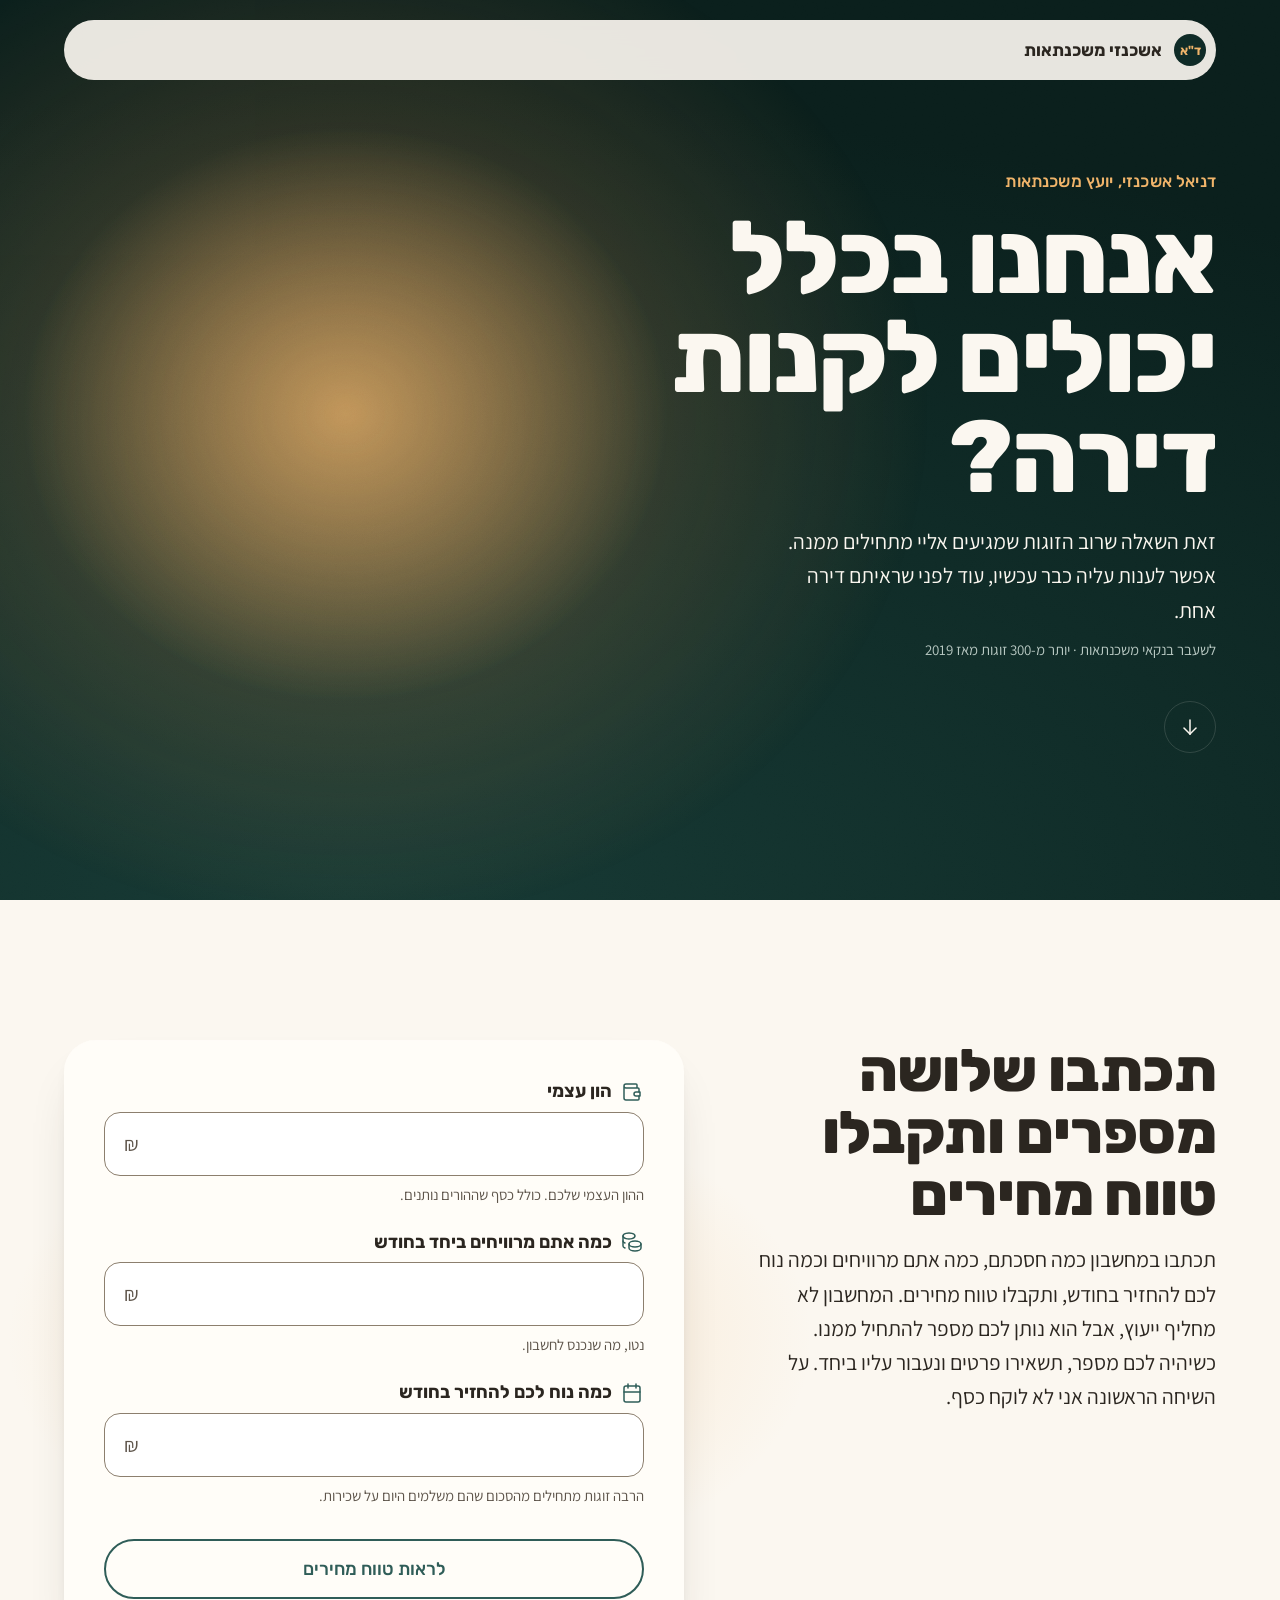
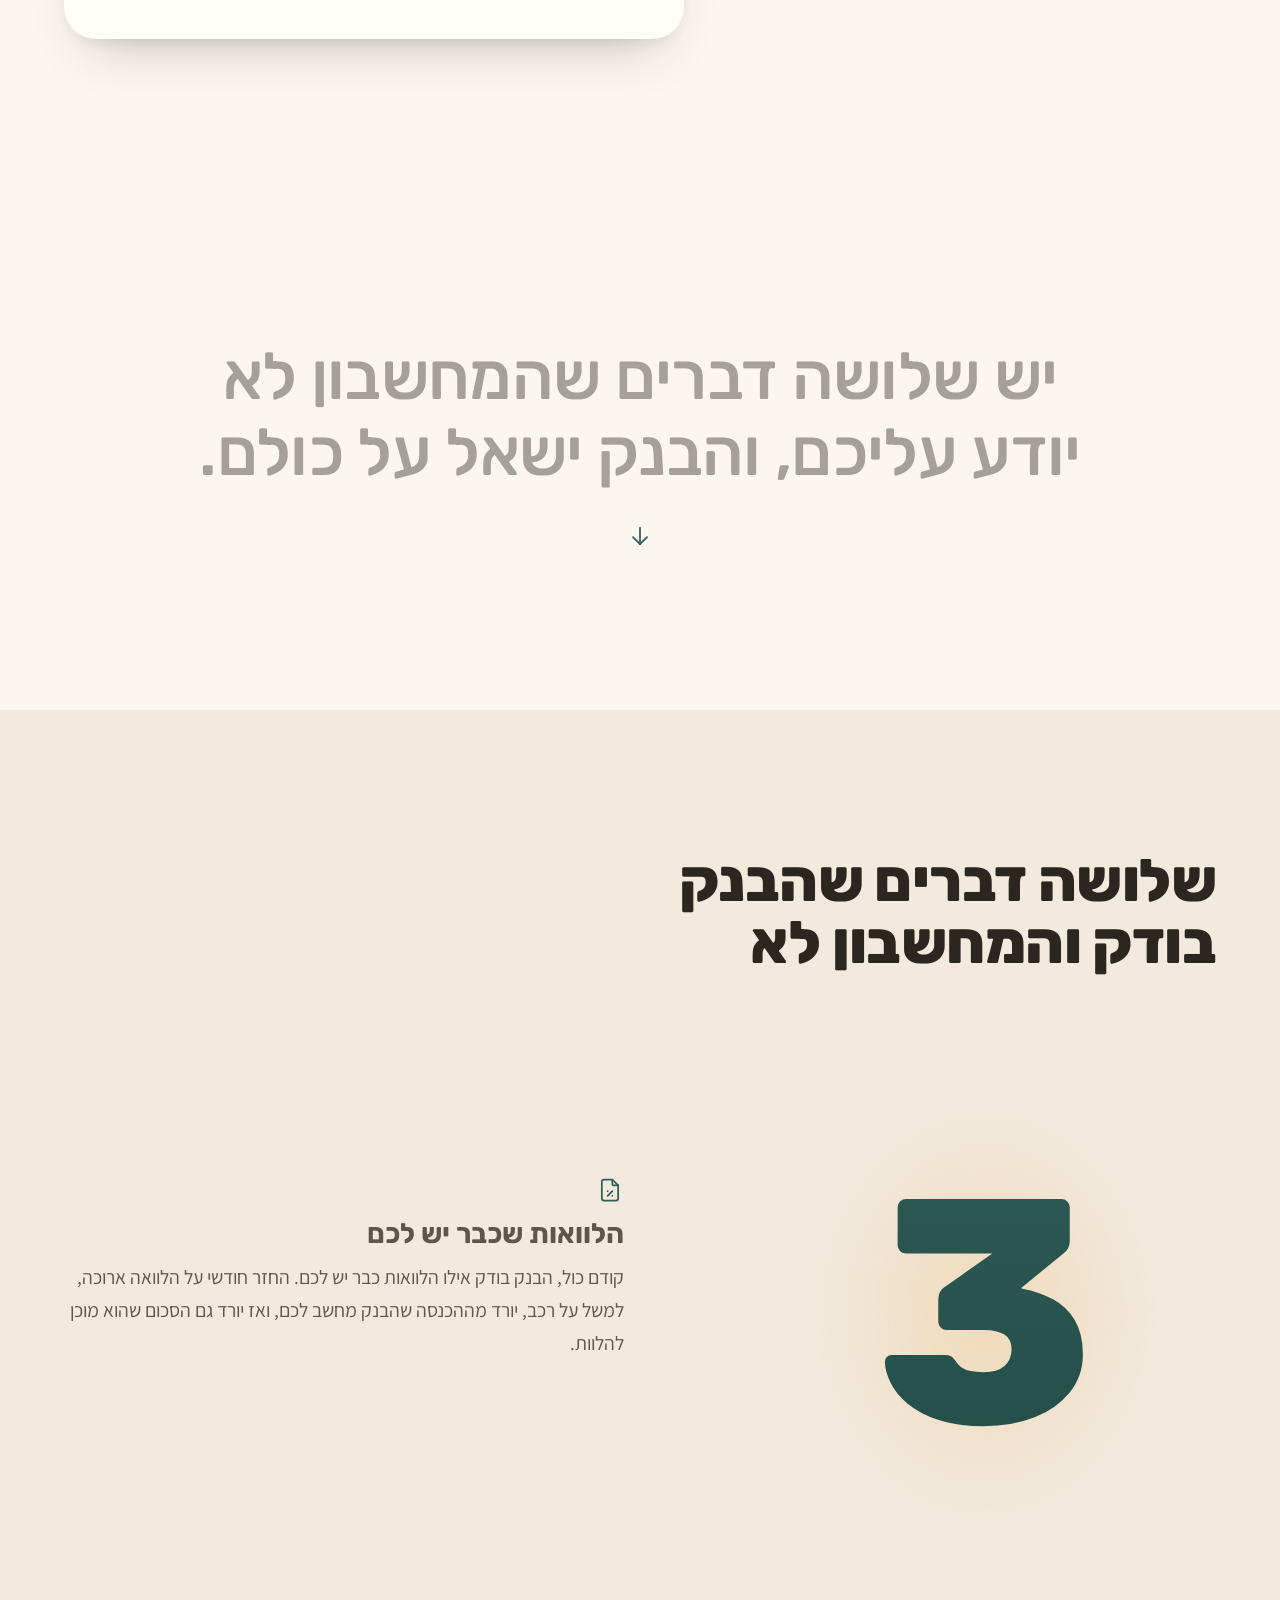
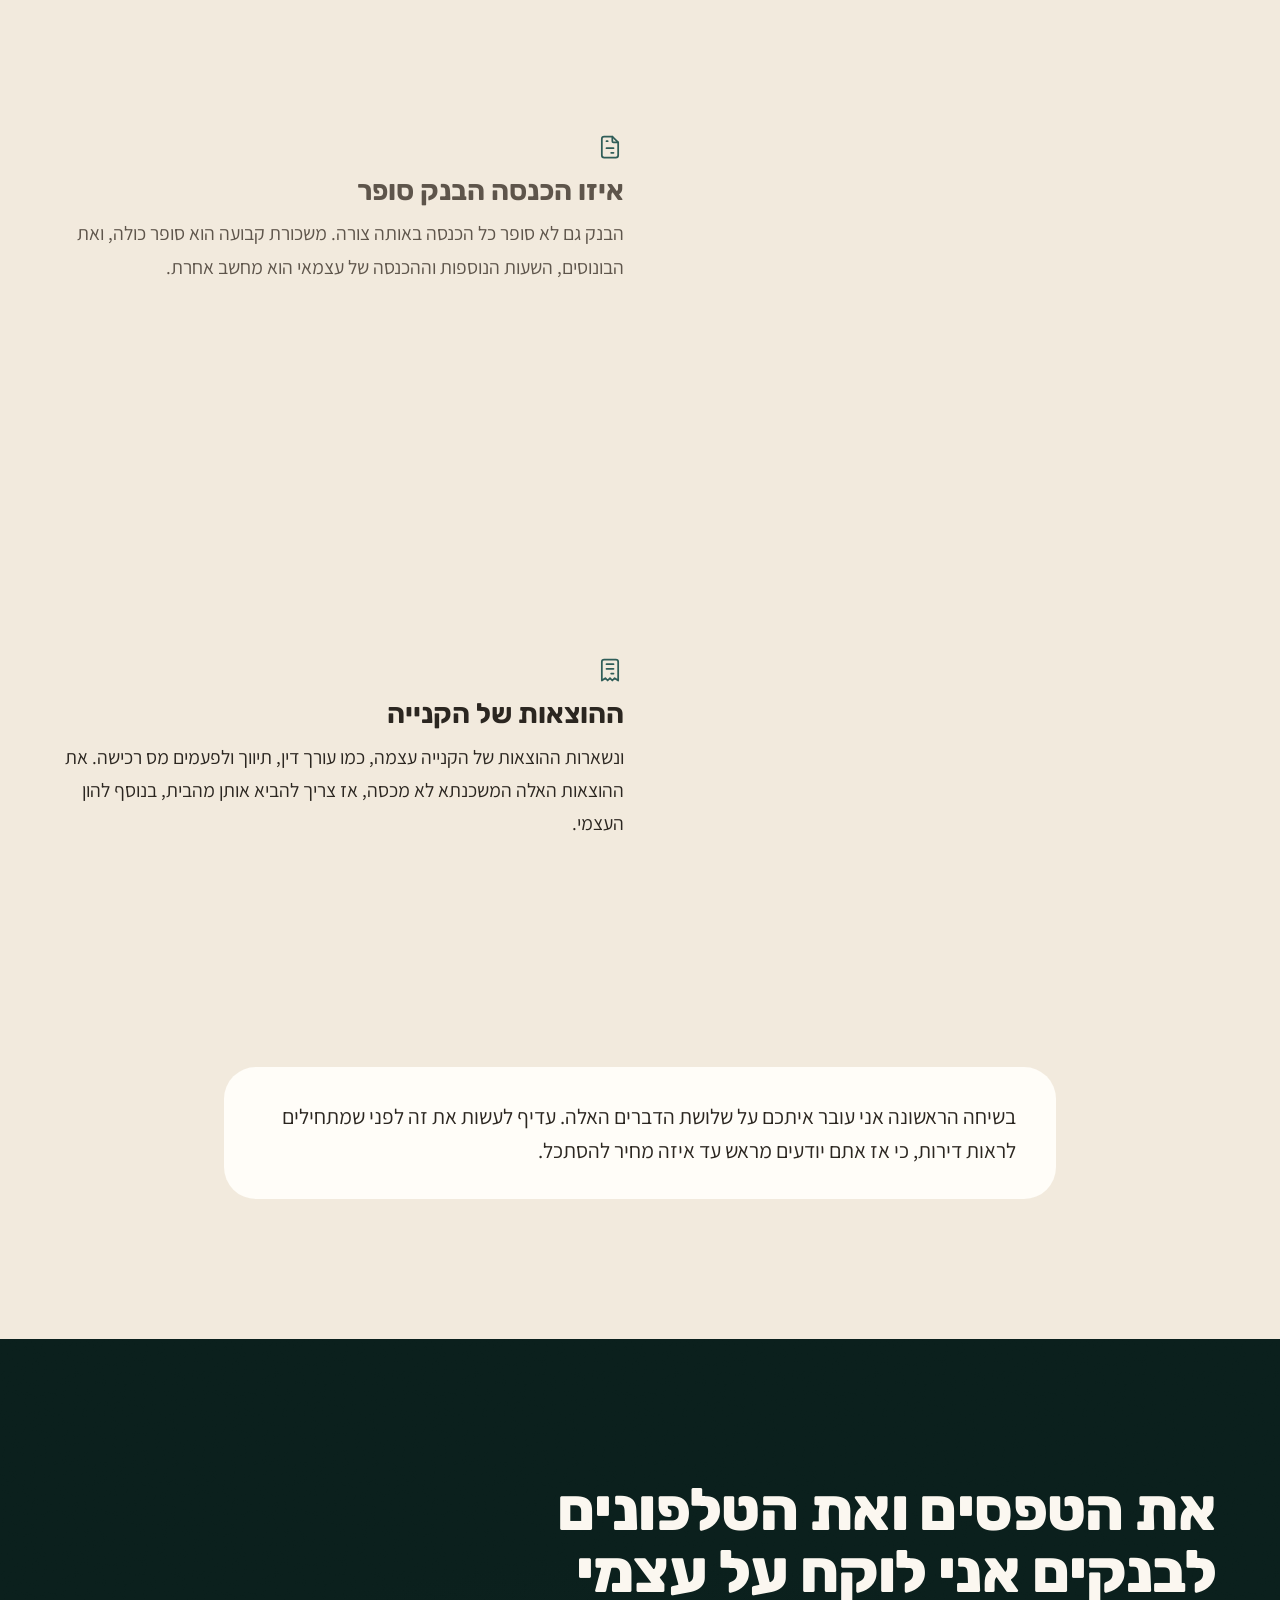
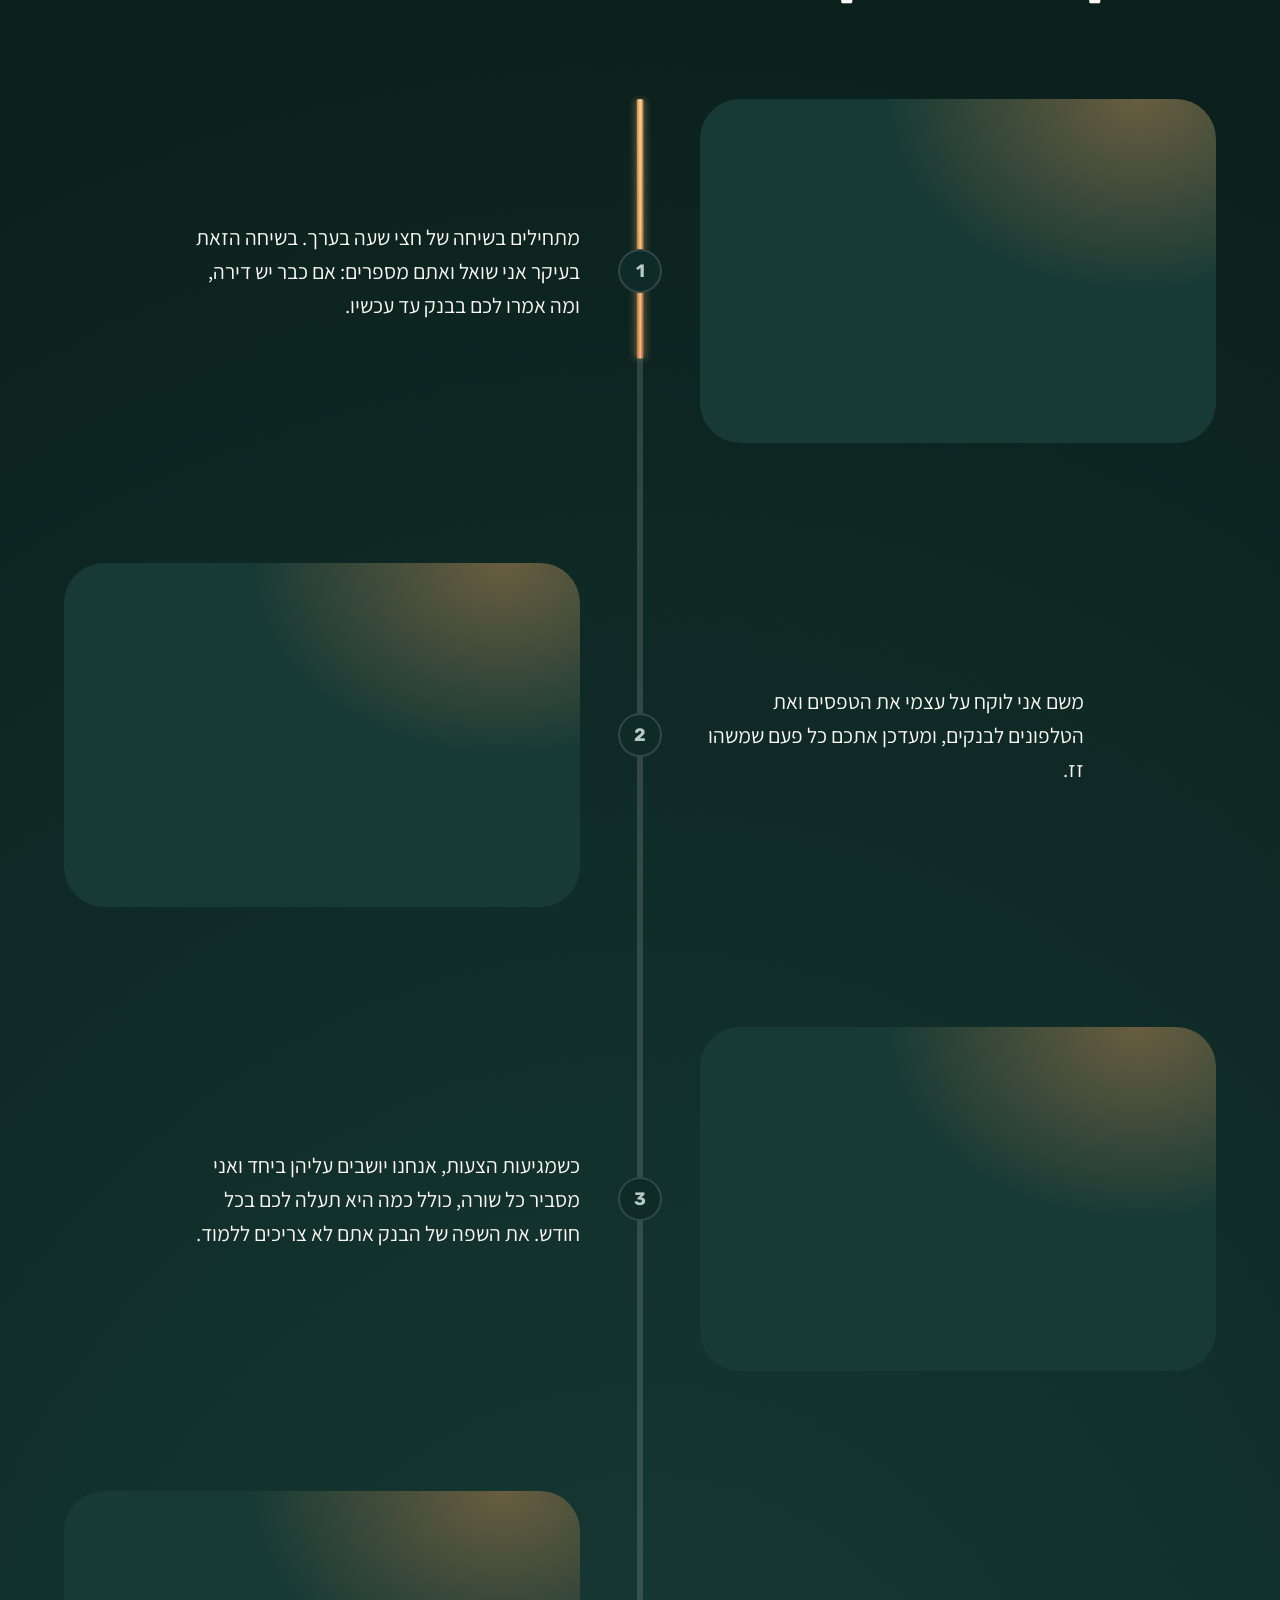
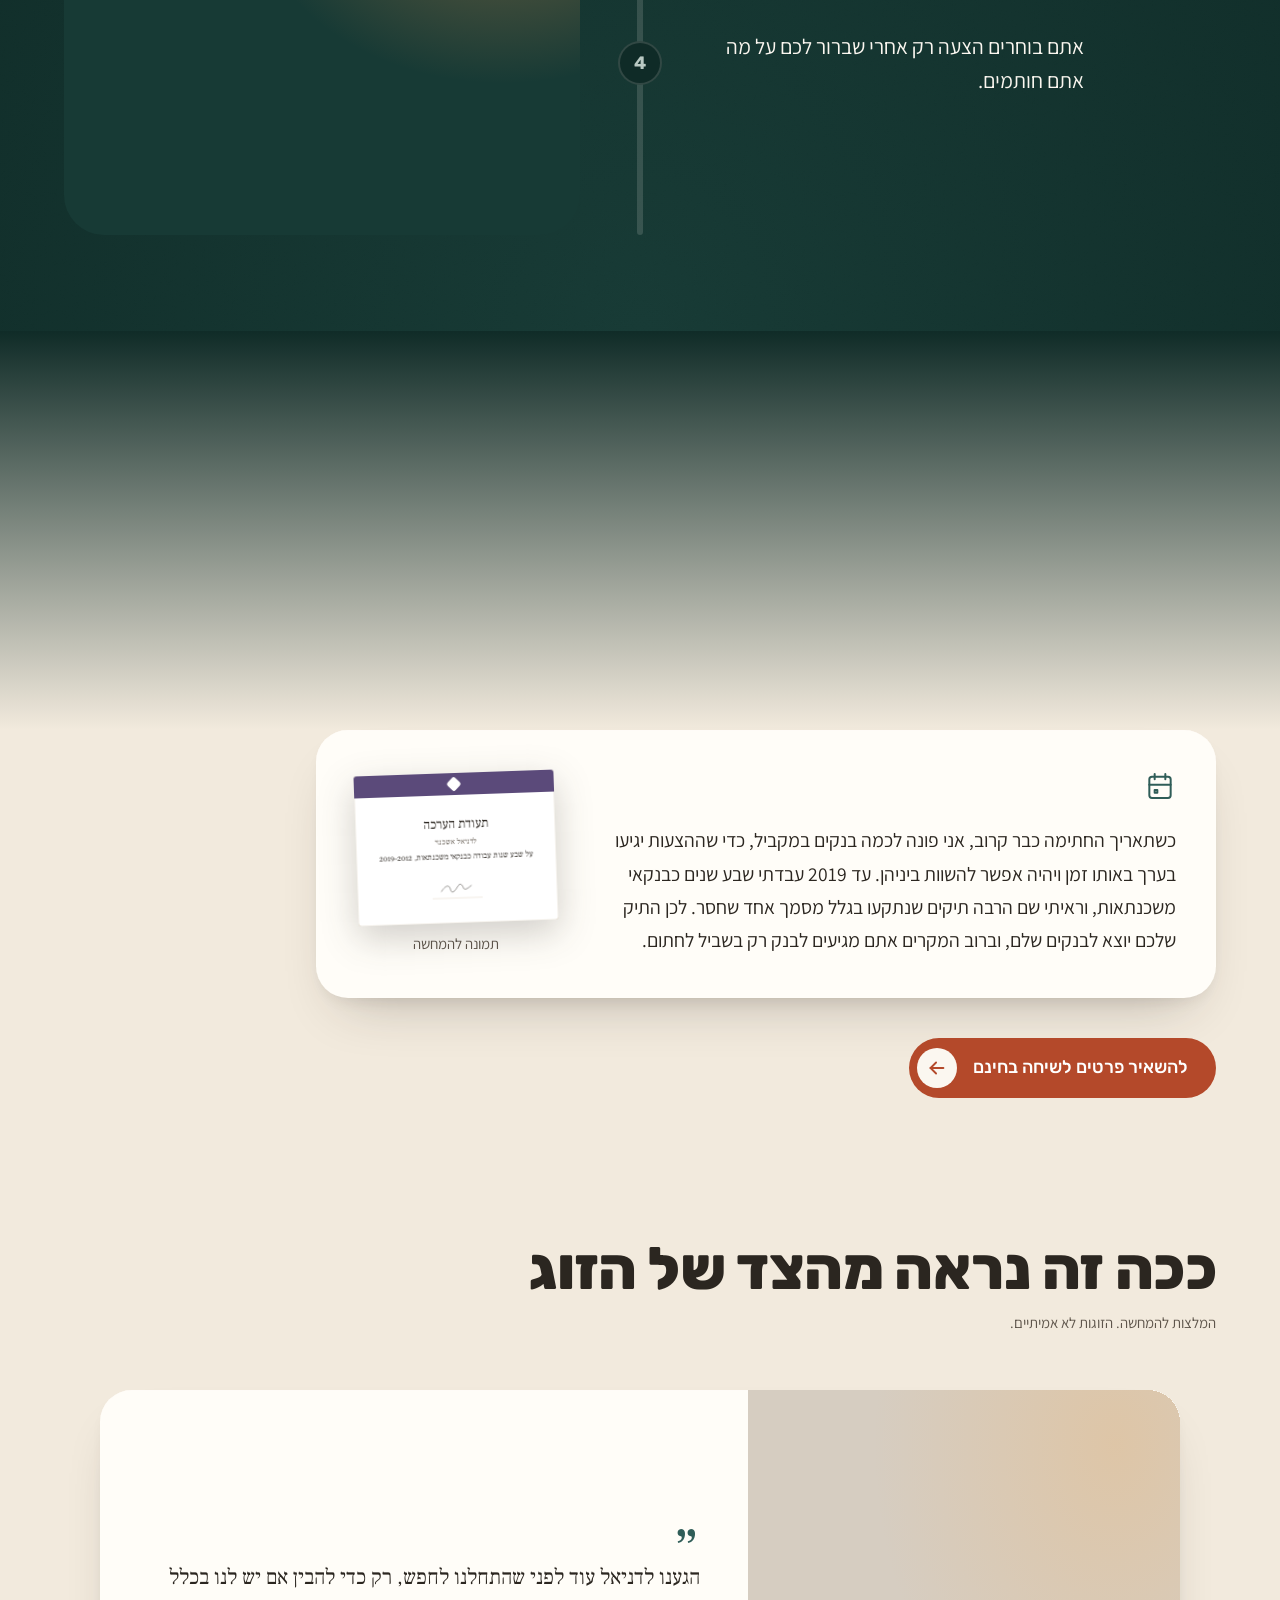
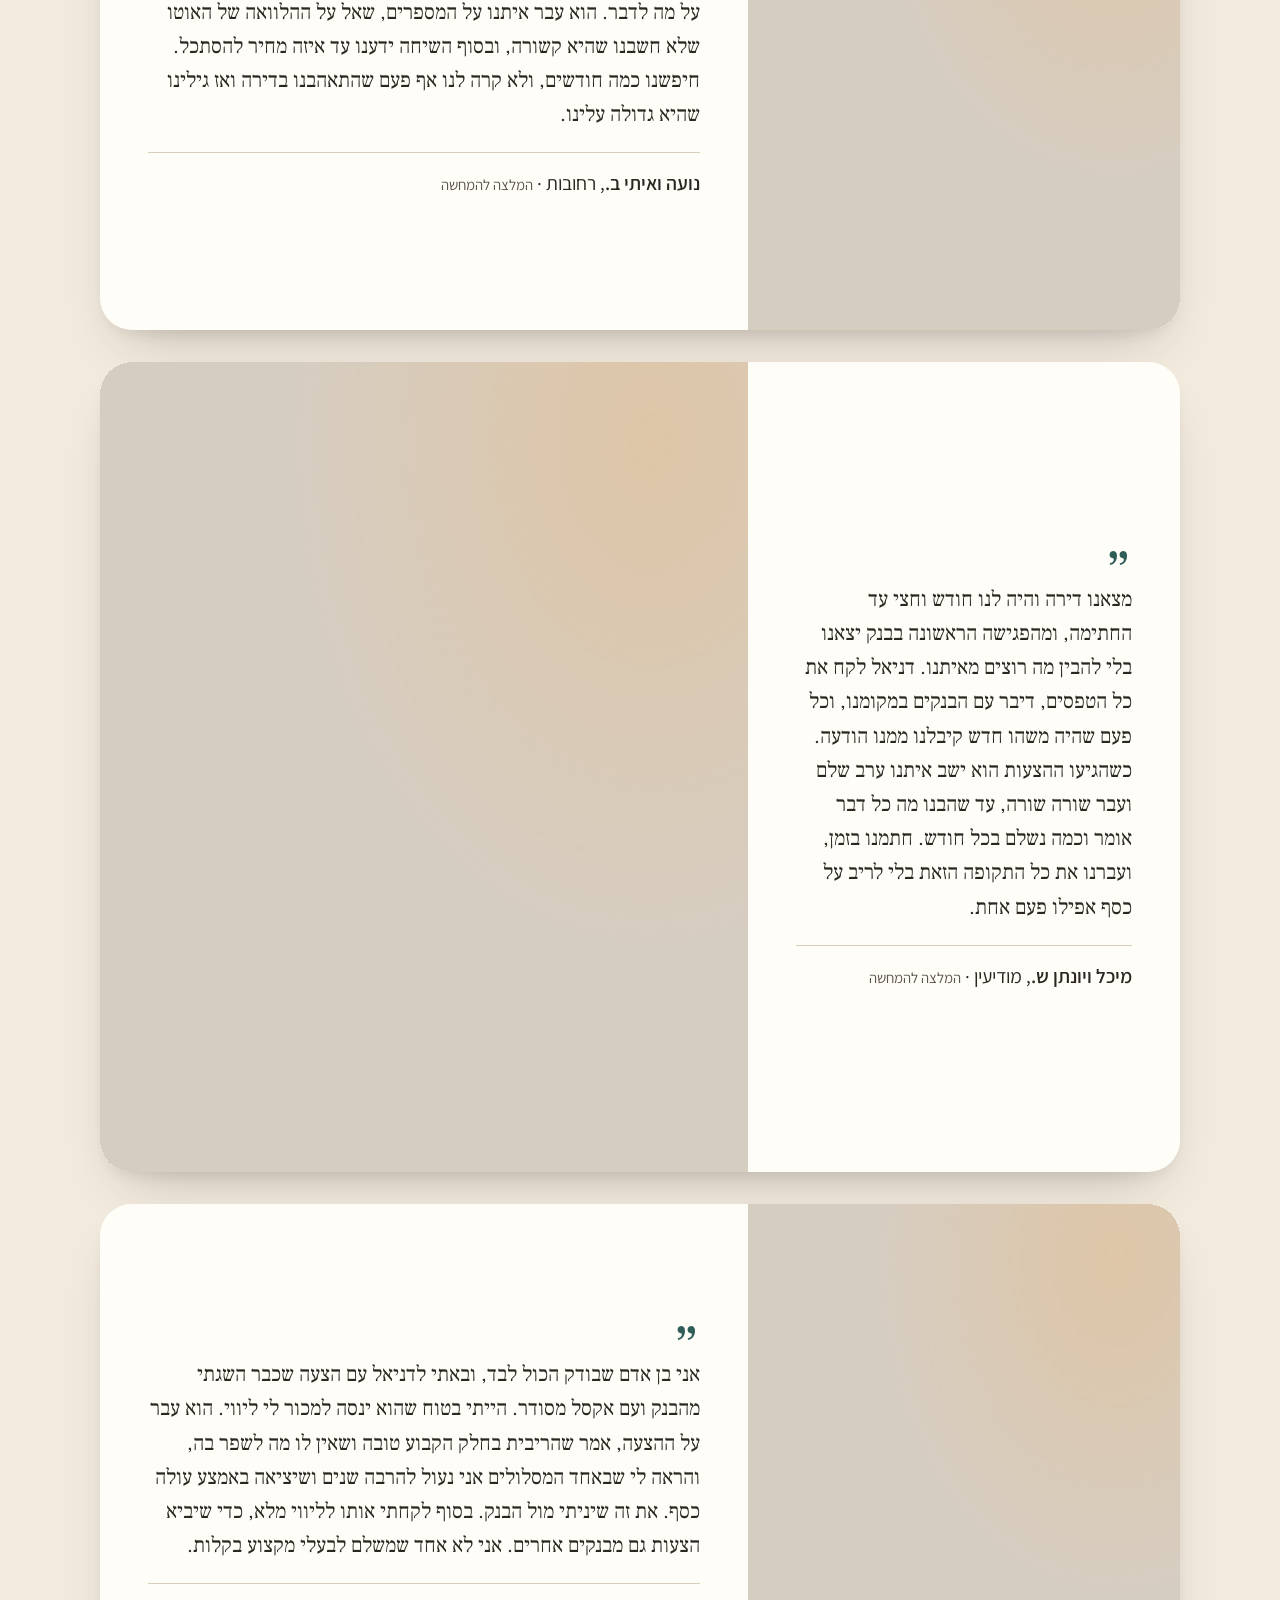
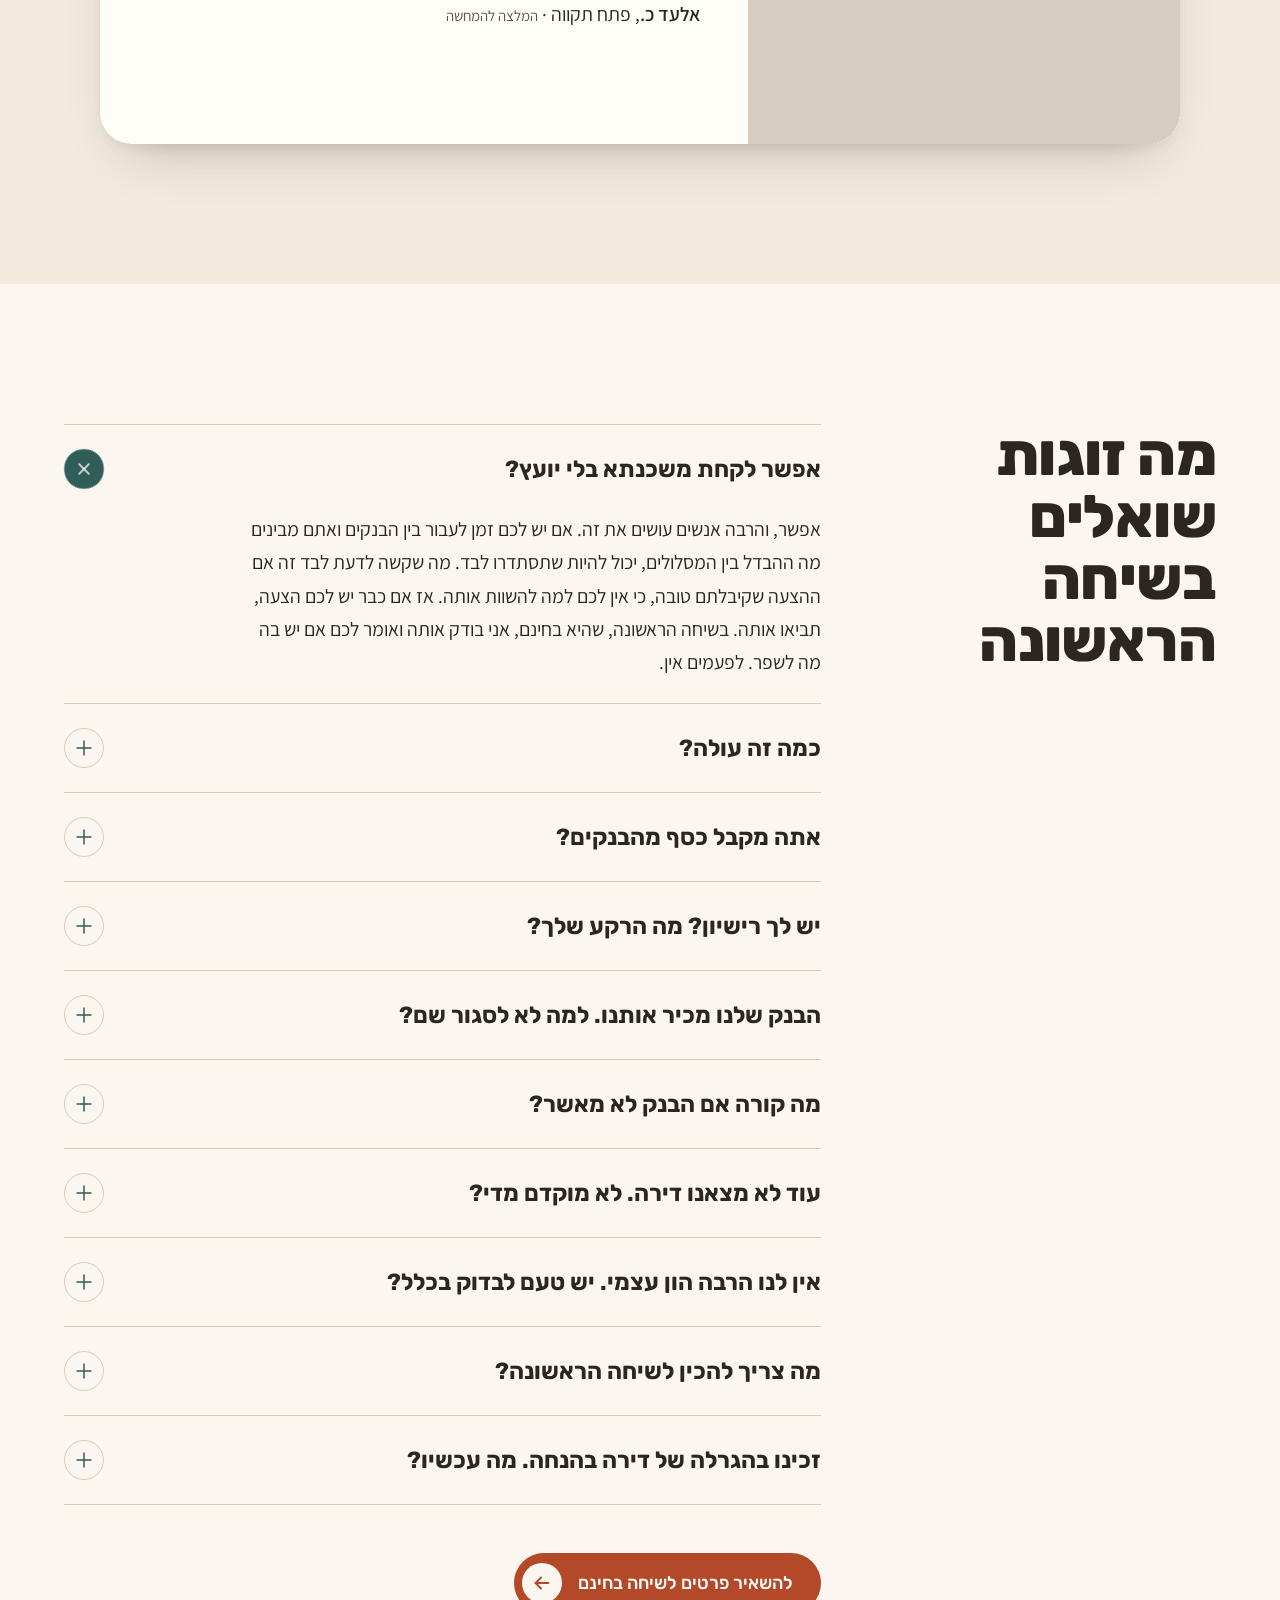
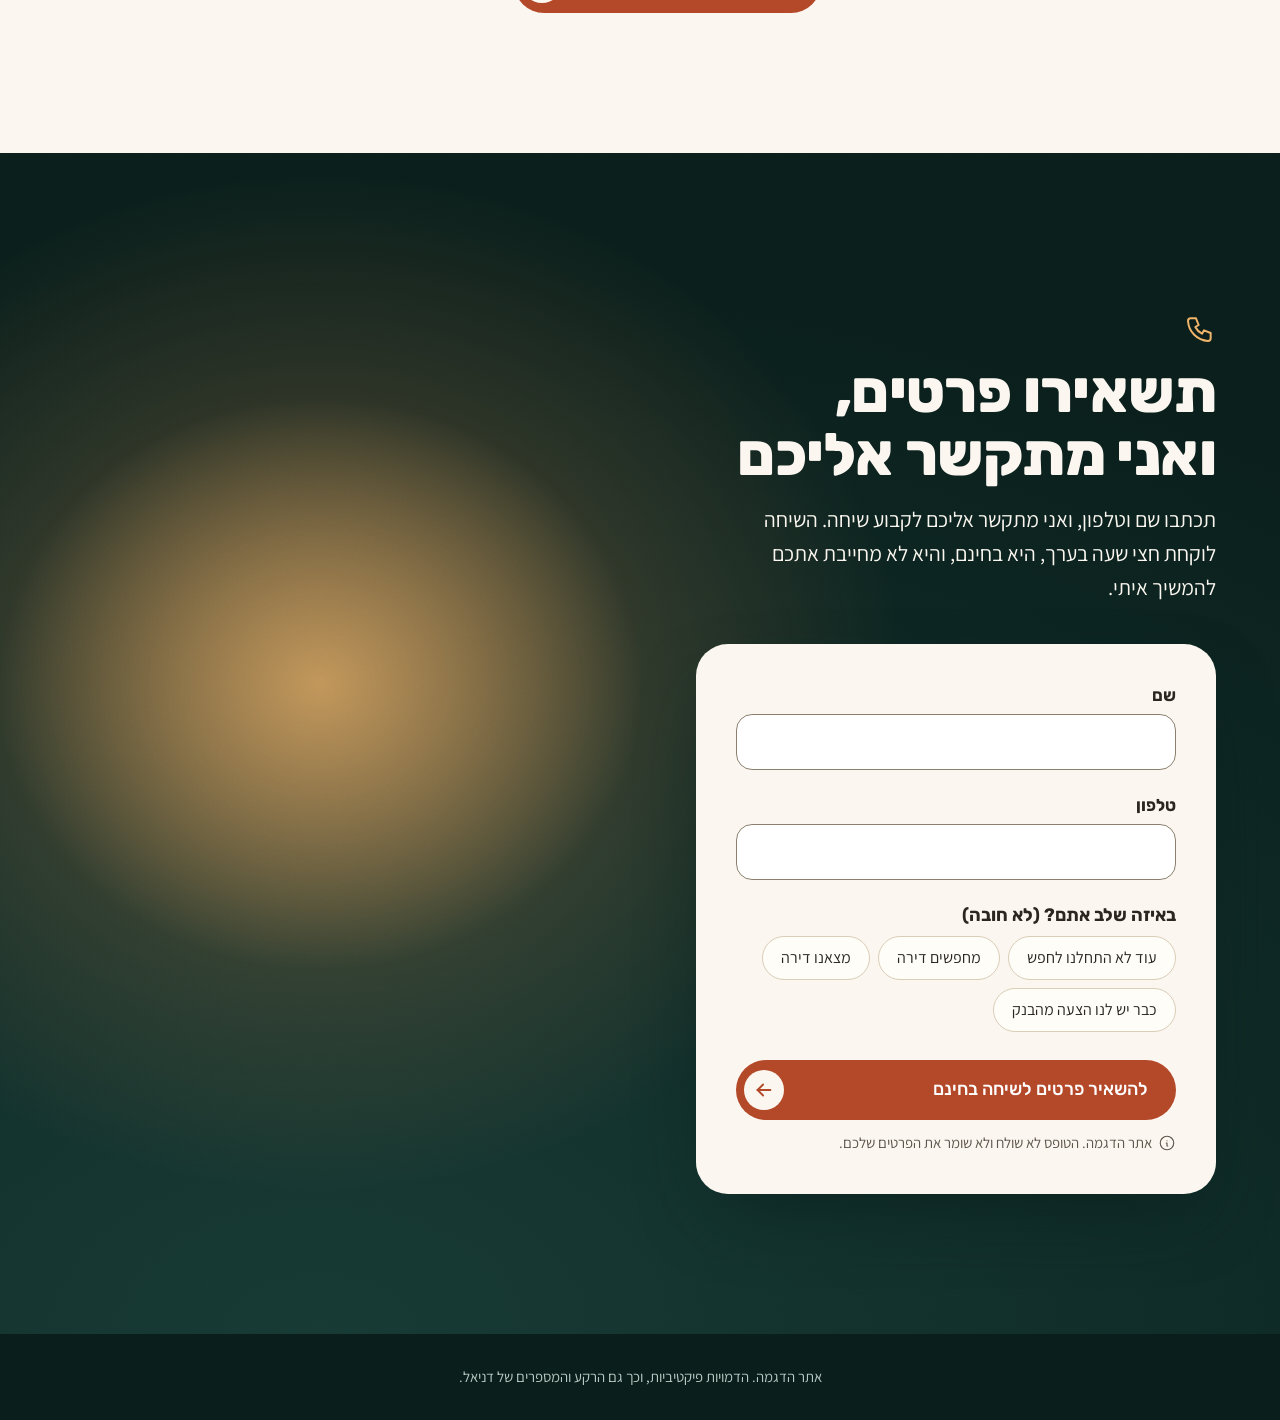
==== a/index.html @ 7c1e4960 "Version A: full page per site map 3 (hero, calculator, bridge, bank stage, lit timeline, reviews, FA" ====
<!DOCTYPE html>
<html lang="he" dir="rtl">
<head>
  <meta charset="UTF-8">
  <meta name="viewport" content="width=device-width, initial-scale=1">
  <title>אשכנזי משכנתאות | איזו דירה אתם יכולים לקנות</title>
  <meta name="description" content="מחשבון שמראה איזו דירה אתם יכולים לקנות לפי מה שחסכתם, מה שאתם מרוויחים וההחזר החודשי שנוח לכם. דניאל אשכנזי, לשעבר בנקאי משכנתאות, עובר איתכם על התוצאה בשיחה ראשונה בחינם.">
  <link rel="icon" href="favicon.svg" type="image/svg+xml">
  <link rel="preload" href="../assets/fonts/rubik-hebrew-800-normal.woff2" as="font" type="font/woff2" crossorigin>
  <link rel="preload" href="../assets/fonts/assistant-hebrew-400-normal.woff2" as="font" type="font/woff2" crossorigin>
  <link rel="stylesheet" href="../assets/fonts/fonts.css">
  <link rel="stylesheet" href="styles.css">
  <script>
    // Motion starts hidden only when it can actually run (spec section 8): no reduced-motion request.
    if (!window.matchMedia('(prefers-reduced-motion: reduce)').matches) document.documentElement.classList.add('js-motion');
  </script>
  <script src="../assets/vendor/gsap.min.js" defer></script>
  <script src="../assets/vendor/ScrollTrigger.min.js" defer></script>
  <script src="../assets/js/calc.js" defer></script>
  <script src="site.js" defer></script>
</head>
<body>
  <!-- Icons (Tabler, outline). Colors come from currentColor, so they follow the variables in styles.css -->
  <svg class="icon-sprite" aria-hidden="true" xmlns="http://www.w3.org/2000/svg">
    <symbol id="i-wallet" viewBox="0 0 24 24"><path d="M17 8v-3a1 1 0 0 0 -1 -1h-10a2 2 0 0 0 0 4h12a1 1 0 0 1 1 1v3m0 4v3a1 1 0 0 1 -1 1h-12a2 2 0 0 1 -2 -2v-12"/><path d="M20 12v4h-4a2 2 0 0 1 0 -4h4"/></symbol>
    <symbol id="i-coins" viewBox="0 0 24 24"><path d="M9 14c0 1.657 2.686 3 6 3s6 -1.343 6 -3s-2.686 -3 -6 -3s-6 1.343 -6 3"/><path d="M9 14v4c0 1.656 2.686 3 6 3s6 -1.344 6 -3v-4"/><path d="M3 6c0 1.072 1.144 2.062 3 2.598s4.144 .536 6 0c1.856 -.536 3 -1.526 3 -2.598c0 -1.072 -1.144 -2.062 -3 -2.598s-4.144 -.536 -6 0c-1.856 .536 -3 1.526 -3 2.598"/><path d="M3 6v10c0 .888 .772 1.45 2 2"/><path d="M3 11c0 .888 .772 1.45 2 2"/></symbol>
    <symbol id="i-calendar" viewBox="0 0 24 24"><path d="M4 7a2 2 0 0 1 2 -2h12a2 2 0 0 1 2 2v12a2 2 0 0 1 -2 2h-12a2 2 0 0 1 -2 -2v-12"/><path d="M16 3v4"/><path d="M8 3v4"/><path d="M4 11h16"/></symbol>
    <symbol id="i-info" viewBox="0 0 24 24"><path d="M3 12a9 9 0 1 0 18 0a9 9 0 0 0 -18 0"/><path d="M12 9h.01"/><path d="M11 12h1v4h1"/></symbol>
    <symbol id="i-arrow-left" viewBox="0 0 24 24"><path d="M5 12l14 0"/><path d="M5 12l6 6"/><path d="M5 12l6 -6"/></symbol>
    <symbol id="i-arrow-down" viewBox="0 0 24 24"><path d="M12 5l0 14"/><path d="M18 13l-6 6"/><path d="M6 13l6 6"/></symbol>
    <symbol id="i-file-percent" viewBox="0 0 24 24"><path d="M10 17l4 -4"/><path d="M14 3v4a1 1 0 0 0 1 1h4"/><path d="M17 21h-10a2 2 0 0 1 -2 -2v-14a2 2 0 0 1 2 -2h7l5 5v11a2 2 0 0 1 -2 2"/><path d="M10 13h.01"/><path d="M14 17h.01"/></symbol>
    <symbol id="i-file-invoice" viewBox="0 0 24 24"><path d="M14 3v4a1 1 0 0 0 1 1h4"/><path d="M17 21h-10a2 2 0 0 1 -2 -2v-14a2 2 0 0 1 2 -2h7l5 5v11a2 2 0 0 1 -2 2"/><path d="M9 7l1 0"/><path d="M9 13l6 0"/><path d="M13 17l2 0"/></symbol>
    <symbol id="i-receipt" viewBox="0 0 24 24"><path d="M5 21v-16a2 2 0 0 1 2 -2h10a2 2 0 0 1 2 2v16l-3 -2l-2 2l-2 -2l-2 2l-2 -2l-3 2m4 -14h6m-6 4h6m-2 4h2"/></symbol>
    <symbol id="i-calendar-event" viewBox="0 0 24 24"><path d="M4 7a2 2 0 0 1 2 -2h12a2 2 0 0 1 2 2v12a2 2 0 0 1 -2 2h-12a2 2 0 0 1 -2 -2l0 -12"/><path d="M16 3l0 4"/><path d="M8 3l0 4"/><path d="M4 11l16 0"/><path d="M8 15h2v2h-2l0 -2"/></symbol>
    <symbol id="i-phone" viewBox="0 0 24 24"><path d="M5 4h4l2 5l-2.5 1.5a11 11 0 0 0 5 5l1.5 -2.5l5 2v4a2 2 0 0 1 -2 2a16 16 0 0 1 -15 -15a2 2 0 0 1 2 -2"/></symbol>
    <symbol id="i-plus" viewBox="0 0 24 24"><path d="M12 5l0 14"/><path d="M5 12l14 0"/></symbol>
    <symbol id="i-x" viewBox="0 0 24 24"><path d="M18 6l-12 12"/><path d="M6 6l12 12"/></symbol>
  </svg>

  <header class="topbar">
    <div class="topbar-pill">
      <span class="logo" aria-hidden="true">ד"א</span>
      <span class="brand">אשכנזי משכנתאות</span>
    </div>
  </header>

  <main>
    <!-- 0+1. Hero: night with warm light behind Daniel -->
    <section class="hero screen-night" aria-labelledby="hero-title">
      <div class="wrap hero-grid">
        <div class="hero-text">
          <p class="eyebrow">דניאל אשכנזי, יועץ משכנתאות</p>
          <h1 id="hero-title" class="display" data-split>אנחנו בכלל <br class="br-wide">יכולים לקנות <br class="br-wide">דירה?</h1>
          <p class="hero-lead">זאת השאלה שרוב הזוגות שמגיעים אליי מתחילים ממנה. אפשר לענות עליה כבר עכשיו, עוד לפני שראיתם דירה אחת.</p>
          <p class="hero-meta">לשעבר בנקאי משכנתאות · יותר מ-300 זוגות מאז 2019</p>
          <a class="scroll-cue" href="#calculator" aria-label="למחשבון"><svg class="ic"><use href="#i-arrow-down"/></svg></a>
        </div>
        <!-- Image 1: Daniel, cut out. Upload assets/img/daniel-hero.webp and it appears (see _build/images.md) -->
        <figure class="hero-figure photo-slot" data-slot="cutout">
          <img class="slot-img" src="../assets/img/daniel-hero.webp" alt="" fetchpriority="high" width="1400" height="1750">
          <figcaption class="photo-note">תמונה להמחשה</figcaption>
        </figure>
      </div>
    </section>

    <!-- 2. Calculator screen -->
    <section class="calc-screen glow-soft" id="calculator" aria-labelledby="calc-title">
      <div class="wrap calc-grid">
        <div class="calc-intro">
          <h2 id="calc-title" class="h2">תכתבו שלושה מספרים ותקבלו טווח מחירים</h2>
          <p class="calc-lead">תכתבו במחשבון כמה חסכתם, כמה אתם מרוויחים וכמה נוח לכם להחזיר בחודש, ותקבלו טווח מחירים. המחשבון לא מחליף ייעוץ, אבל הוא נותן לכם מספר להתחיל ממנו. כשיהיה לכם מספר, תשאירו פרטים ונעבור עליו ביחד. על השיחה הראשונה אני לא לוקח כסף.</p>
        </div>

        <div class="calc-card reveal">
          <form id="calc" novalidate>
            <div class="field">
              <label for="equity"><svg class="ic" aria-hidden="true"><use href="#i-wallet"/></svg>הון עצמי</label>
              <div class="input-wrap">
                <input id="equity" type="text" inputmode="numeric" autocomplete="off" aria-describedby="equity-help">
                <span class="currency" aria-hidden="true">₪</span>
              </div>
              <p class="help" id="equity-help">ההון העצמי שלכם. כולל כסף שההורים נותנים.</p>
              <p class="field-msg" id="equity-msg" hidden><svg class="ic" aria-hidden="true"><use href="#i-info"/></svg><span></span></p>
            </div>

            <div class="field">
              <label for="income"><svg class="ic" aria-hidden="true"><use href="#i-coins"/></svg>כמה אתם מרוויחים ביחד בחודש</label>
              <div class="input-wrap">
                <input id="income" type="text" inputmode="numeric" autocomplete="off" aria-describedby="income-help">
                <span class="currency" aria-hidden="true">₪</span>
              </div>
              <p class="help" id="income-help">נטו, מה שנכנס לחשבון.</p>
              <p class="field-msg" id="income-msg" hidden><svg class="ic" aria-hidden="true"><use href="#i-info"/></svg><span></span></p>
            </div>

            <div class="field">
              <label for="payment"><svg class="ic" aria-hidden="true"><use href="#i-calendar"/></svg>כמה נוח לכם להחזיר בחודש</label>
              <div class="input-wrap">
                <input id="payment" type="text" inputmode="numeric" autocomplete="off" aria-describedby="payment-help">
                <span class="currency" aria-hidden="true">₪</span>
              </div>
              <p class="help" id="payment-help">הרבה זוגות מתחילים מהסכום שהם משלמים היום על שכירות.</p>
              <p class="field-msg" id="payment-msg" hidden><svg class="ic" aria-hidden="true"><use href="#i-info"/></svg><span></span></p>
            </div>

            <button type="submit" class="btn-calc">לראות טווח מחירים</button>
          </form>

          <!-- Result: sibling of the form, as in the live site, so calc.js works unchanged -->
          <section class="result" id="result" aria-label="תוצאת המחשבון" hidden>
            <!-- Case A: a price range -->
            <div class="result-range">
              <div class="result-glow">
                <p class="result-head">לפי מה שכתבתם, אתם יכולים לחפש דירה במחיר של <span class="num" data-out="low"></span> עד <span class="num" data-out="high"></span> ש"ח.</p>
                <div class="range-bar" aria-hidden="true">
                  <div class="range-track"><span class="range-fill"></span></div>
                  <div class="range-labels"><span data-out="low-label"></span><span data-out="high-label"></span></div>
                </div>
              </div>
              <p class="result-cap" hidden><svg class="ic" aria-hidden="true"><use href="#i-info"/></svg><span>ההחזר שכתבתם גבוה מ-40% מההכנסה שלכם. מעל הרף הזה בנקים מתקשים לאשר, אז חישבתי לפי החזר של <span data-out="cap-payment"></span> ש"ח בחודש.</span></p>
              <p class="result-detail">המשכנתא שתיקחו היא <span data-out="loan-low"></span> עד <span data-out="loan-high"></span> ש"ח, עם החזר של <span data-out="payment"></span> ש"ח בחודש במשך 30 שנה. הטווח תלוי בריבית: המספר הגבוה מחושב לפי הריבית הממוצעת שבנק ישראל פרסם לאחרונה, והנמוך לפי ריבית גבוהה ממנה באחוז אחד.</p>
            </div>

            <!-- Case B: the equity is what limits the price -->
            <div class="result-equity" hidden>
              <div class="result-glow">
                <p class="result-head">לפי מה שכתבתם, אתם יכולים לחפש דירה במחיר של עד <span class="num" data-out="max"></span> ש"ח.</p>
              </div>
              <p class="result-detail">אצלכם מה שקובע את המחיר הוא ההון העצמי. לדירה ראשונה הבנק מלווה עד 75% מהמחיר, ואת הרבע שנשאר מביאים מהבית. ההחזר על משכנתא כזאת יוצא בערך <span data-out="eq-payment"></span> ש"ח בחודש, פחות ממה שכתבתם.</p>
            </div>

            <div class="result-after">
              <p class="result-fixed">הערכה להמחשה בלבד, אינה ייעוץ</p>
              <p class="result-source">הריבית בחישוב: ממוצע בנק ישראל למשכנתאות בריבית קבועה לא צמודה לתקופה של יותר מ-25 שנה, ספטמבר 2026.</p>
              <div class="cta-row cta-row-center">
                <a class="btn-cta" href="#contact"><span>להשאיר פרטים לשיחה בחינם</span><span class="btn-cta-dot" aria-hidden="true"><svg class="ic"><use href="#i-arrow-left"/></svg></span></a>
              </div>
            </div>
          </section>
          <p class="sr-only" id="result-live" aria-live="polite"></p>
        </div>
      </div>
    </section>

    <!-- 2b. Bridge sentence -->
    <div class="bridge">
      <div class="wrap">
        <p class="bridge-text" data-split>יש שלושה דברים שהמחשבון לא יודע עליכם, והבנק ישאל על כולם.</p>
        <svg class="ic bridge-arrow" aria-hidden="true"><use href="#i-arrow-down"/></svg>
      </div>
    </div>

    <!-- 3. What the bank checks -->
    <section class="bank" aria-labelledby="bank-title">
      <div class="wrap">
        <h2 id="bank-title" class="h2 bank-title">שלושה דברים שהבנק בודק והמחשבון לא</h2>
        <div class="bank-grid">
          <div class="bank-stage" aria-hidden="true">
            <span class="stage-num is-active">1</span>
            <span class="stage-num">2</span>
            <span class="stage-num">3</span>
          </div>
          <ol class="bank-list">
            <li class="bank-item is-active">
              <div class="bank-top" aria-hidden="true"><span class="bank-num">1</span><svg class="ic"><use href="#i-file-percent"/></svg></div>
              <h3 class="h3">הלוואות שכבר יש לכם</h3>
              <p>קודם כול, הבנק בודק אילו הלוואות כבר יש לכם. החזר חודשי על הלוואה ארוכה, למשל על רכב, יורד מההכנסה שהבנק מחשב לכם, ואז יורד גם הסכום שהוא מוכן להלוות.</p>
            </li>
            <li class="bank-item">
              <div class="bank-top" aria-hidden="true"><span class="bank-num">2</span><svg class="ic"><use href="#i-file-invoice"/></svg></div>
              <h3 class="h3">איזו הכנסה הבנק סופר</h3>
              <p>הבנק גם לא סופר כל הכנסה באותה צורה. משכורת קבועה הוא סופר כולה, ואת הבונוסים, השעות הנוספות וההכנסה של עצמאי הוא מחשב אחרת.</p>
            </li>
            <li class="bank-item">
              <div class="bank-top" aria-hidden="true"><span class="bank-num">3</span><svg class="ic"><use href="#i-receipt"/></svg></div>
              <h3 class="h3">ההוצאות של הקנייה</h3>
              <p>ונשארות ההוצאות של הקנייה עצמה, כמו עורך דין, תיווך ולפעמים מס רכישה. את ההוצאות האלה המשכנתא לא מכסה, אז צריך להביא אותן מהבית, בנוסף להון העצמי.</p>
            </li>
          </ol>
        </div>
        <p class="bank-close">בשיחה הראשונה אני עובר איתכם על שלושת הדברים האלה. עדיף לעשות את זה לפני שמתחילים לראות דירות, כי אז אתם יודעים מראש עד איזה מחיר להסתכל.</p>
      </div>
    </section>

    <!-- 4. How it works: a lit timeline on night -->
    <section class="steps-screen screen-night no-main-light" aria-labelledby="steps-title">
      <div class="wrap">
        <h2 id="steps-title" class="h2 steps-title">את הטפסים ואת הטלפונים לבנקים אני לוקח על עצמי</h2>
        <div class="steps-wrap">
        <div class="steps-axis" aria-hidden="true"><span class="steps-fill"></span></div>
        <ol class="steps">
          <li class="step">
            <span class="step-dot" aria-hidden="true">1</span>
            <figure class="step-media photo-slot" data-slot="photo">
              <!-- Image 2: Daniel on the phone. Upload assets/img/step-1.jpg -->
              <img class="slot-img" src="../assets/img/step-1.jpg" alt="" loading="lazy" decoding="async" width="1200" height="800">
              <figcaption class="photo-note">תמונה להמחשה</figcaption>
            </figure>
            <p class="step-text">מתחילים בשיחה של חצי שעה בערך. בשיחה הזאת בעיקר אני שואל ואתם מספרים: אם כבר יש דירה, ומה אמרו לכם בבנק עד עכשיו.</p>
          </li>
          <li class="step">
            <span class="step-dot" aria-hidden="true">2</span>
            <figure class="step-media photo-slot" data-slot="photo">
              <img class="slot-img" src="../assets/img/step-2.jpg" alt="" loading="lazy" decoding="async" width="1200" height="800">
              <figcaption class="photo-note">תמונה להמחשה</figcaption>
            </figure>
            <p class="step-text">משם אני לוקח על עצמי את הטפסים ואת הטלפונים לבנקים, ומעדכן אתכם כל פעם שמשהו זז.</p>
          </li>
          <li class="step">
            <span class="step-dot" aria-hidden="true">3</span>
            <figure class="step-media photo-slot" data-slot="photo">
              <img class="slot-img" src="../assets/img/step-3.jpg" alt="" loading="lazy" decoding="async" width="1200" height="800">
              <figcaption class="photo-note">תמונה להמחשה</figcaption>
            </figure>
            <p class="step-text">כשמגיעות הצעות, אנחנו יושבים עליהן ביחד ואני מסביר כל שורה, כולל כמה היא תעלה לכם בכל חודש. את השפה של הבנק אתם לא צריכים ללמוד.</p>
          </li>
          <li class="step">
            <span class="step-dot" aria-hidden="true">4</span>
            <figure class="step-media photo-slot" data-slot="photo">
              <img class="slot-img" src="../assets/img/step-4.jpg" alt="" loading="lazy" decoding="async" width="1200" height="800">
              <figcaption class="photo-note">תמונה להמחשה</figcaption>
            </figure>
            <p class="step-text">אתם בוחרים הצעה רק אחרי שברור לכם על מה אתם חותמים.</p>
          </li>
        </ol>
        </div>
      </div>
    </section>
    <div class="fade-to-sand" aria-hidden="true"></div>

    <div class="after-steps">
      <div class="wrap">
        <div class="date-box">
          <div class="date-box-text">
            <svg class="ic date-icon" aria-hidden="true"><use href="#i-calendar-event"/></svg>
            <p>כשתאריך החתימה כבר קרוב, אני פונה לכמה בנקים במקביל, כדי שההצעות יגיעו בערך באותו זמן ויהיה אפשר להשוות ביניהן. עד 2019 עבדתי שבע שנים כבנקאי משכנתאות, וראיתי שם הרבה תיקים שנתקעו בגלל מסמך אחד שחסר. לכן התיק שלכם יוצא לבנקים שלם, וברוב המקרים אתם מגיעים לבנק רק בשביל לחתום.</p>
          </div>
          <figure class="cert">
            <button type="button" class="cert-thumb" data-cert="cert-bank">
              <svg class="cert-svg" role="img" aria-label="תעודה להמחשה" viewBox="0 0 400 300"><use href="#cert-bank"/></svg>
            </button>
            <figcaption class="photo-note-static">תמונה להמחשה</figcaption>
          </figure>
        </div>
        <div class="cta-row">
          <a class="btn-cta" href="#contact"><span>להשאיר פרטים לשיחה בחינם</span><span class="btn-cta-dot" aria-hidden="true"><svg class="ic"><use href="#i-arrow-left"/></svg></span></a>
        </div>
      </div>
    </div>

    <!-- 5. Testimonials (illustrative) -->
    <section class="reviews" aria-labelledby="reviews-title">
      <div class="wrap">
        <h2 id="reviews-title" class="h2">ככה זה נראה מהצד של הזוג</h2>
        <p class="section-note">המלצות להמחשה. הזוגות לא אמיתיים.</p>
        <div class="review-list">
          <figure class="review reveal">
            <div class="review-media photo-slot" data-slot="photo">
              <img class="slot-img" src="../assets/img/review-1.webp" alt="" loading="lazy" decoding="async" width="700" height="875" style="object-position: 50% 30%">
              <span class="photo-tag">תמונה להמחשה</span>
            </div>
            <div class="review-body">
              <span class="quote-mark" aria-hidden="true">”</span>
              <blockquote><p>הגענו לדניאל עוד לפני שהתחלנו לחפש, רק כדי להבין אם יש לנו בכלל על מה לדבר. הוא עבר איתנו על המספרים, שאל על ההלוואה של האוטו שלא חשבנו שהיא קשורה, ובסוף השיחה ידענו עד איזה מחיר להסתכל. חיפשנו כמה חודשים, ולא קרה לנו אף פעם שהתאהבנו בדירה ואז גילינו שהיא גדולה עלינו.</p></blockquote>
              <figcaption class="review-sign"><strong>נועה ואיתי ב.</strong>, רחובות · <span class="sign-note">המלצה להמחשה</span></figcaption>
            </div>
          </figure>
          <figure class="review reveal">
            <div class="review-media photo-slot" data-slot="photo">
              <img class="slot-img" src="../assets/img/review-2.webp" alt="" loading="lazy" decoding="async" width="700" height="875" style="object-position: 50% 35%">
              <span class="photo-tag">תמונה להמחשה</span>
            </div>
            <div class="review-body">
              <span class="quote-mark" aria-hidden="true">”</span>
              <blockquote><p>מצאנו דירה והיה לנו חודש וחצי עד החתימה, ומהפגישה הראשונה בבנק יצאנו בלי להבין מה רוצים מאיתנו. דניאל לקח את כל הטפסים, דיבר עם הבנקים במקומנו, וכל פעם שהיה משהו חדש קיבלנו ממנו הודעה. כשהגיעו ההצעות הוא ישב איתנו ערב שלם ועבר שורה שורה, עד שהבנו מה כל דבר אומר וכמה נשלם בכל חודש. חתמנו בזמן, ועברנו את כל התקופה הזאת בלי לריב על כסף אפילו פעם אחת.</p></blockquote>
              <figcaption class="review-sign"><strong>מיכל ויונתן ש.</strong>, מודיעין · <span class="sign-note">המלצה להמחשה</span></figcaption>
            </div>
          </figure>
          <figure class="review reveal">
            <div class="review-media photo-slot" data-slot="photo">
              <img class="slot-img" src="../assets/img/review-3.webp" alt="" loading="lazy" decoding="async" width="700" height="875" style="object-position: 50% 30%">
              <span class="photo-tag">תמונה להמחשה</span>
            </div>
            <div class="review-body">
              <span class="quote-mark" aria-hidden="true">”</span>
              <blockquote><p>אני בן אדם שבודק הכול לבד, ובאתי לדניאל עם הצעה שכבר השגתי מהבנק ועם אקסל מסודר. הייתי בטוח שהוא ינסה למכור לי ליווי. הוא עבר על ההצעה, אמר שהריבית בחלק הקבוע טובה ושאין לו מה לשפר בה, והראה לי שבאחד המסלולים אני נעול להרבה שנים ושיציאה באמצע עולה כסף. את זה שיניתי מול הבנק. בסוף לקחתי אותו לליווי מלא, כדי שיביא הצעות גם מבנקים אחרים. אני לא אחד שמשלם לבעלי מקצוע בקלות.</p></blockquote>
              <figcaption class="review-sign"><strong>אלעד כ.</strong>, פתח תקווה · <span class="sign-note">המלצה להמחשה</span></figcaption>
            </div>
          </figure>
        </div>
      </div>
    </section>

    <!-- 6. FAQ -->
    <section class="faq" aria-labelledby="faq-title">
      <div class="wrap faq-grid">
        <h2 id="faq-title" class="h2 faq-title">מה זוגות שואלים בשיחה הראשונה</h2>
        <div class="faq-main">
          <div class="faq-list">
            <details open>
              <summary><span>אפשר לקחת משכנתא בלי יועץ?</span><span class="faq-plus" aria-hidden="true"><svg class="ic"><use href="#i-plus"/></svg></span></summary>
              <div class="faq-answer"><p>אפשר, והרבה אנשים עושים את זה. אם יש לכם זמן לעבור בין הבנקים ואתם מבינים מה ההבדל בין המסלולים, יכול להיות שתסתדרו לבד. מה שקשה לדעת לבד זה אם ההצעה שקיבלתם טובה, כי אין לכם למה להשוות אותה. אז אם כבר יש לכם הצעה, תביאו אותה. בשיחה הראשונה, שהיא בחינם, אני בודק אותה ואומר לכם אם יש בה מה לשפר. לפעמים אין.</p></div>
            </details>
            <details>
              <summary><span>כמה זה עולה?</span><span class="faq-plus" aria-hidden="true"><svg class="ic"><use href="#i-plus"/></svg></span></summary>
              <div class="faq-answer"><p>השיחה הראשונה לא עולה כלום, והיא לא מחייבת אתכם להמשיך. הליווי שאחריה בתשלום, במחיר קבוע שאני אומר לכם כבר בשיחה הראשונה, לפני שמתחילים. המחיר לא תלוי בגובה המשכנתא, אז אין לי סיבה לדחוף אתכם להלוואה גדולה יותר. יועץ עולה כמה אלפי שקלים, וזה הרבה כסף לזוג שחוסך לדירה. לכן עדיף שתשמעו את המחיר, תחשבו עליו בבית, ורק אז תחליטו.</p></div>
            </details>
            <details>
              <summary><span>אתה מקבל כסף מהבנקים?</span><span class="faq-plus" aria-hidden="true"><svg class="ic"><use href="#i-plus"/></svg></span></summary>
              <div class="faq-answer"><p>לא. הכסף היחיד שאני מקבל הוא מכם, ולכן לא משנה לי באיזה בנק תיקחו את המשכנתא. קורה שההצעה הכי טובה מגיעה מהבנק שבו כבר יש לכם חשבון, ואז נשארים שם.</p></div>
            </details>
            <details>
              <summary><span>יש לך רישיון? מה הרקע שלך?</span><span class="faq-plus" aria-hidden="true"><svg class="ic"><use href="#i-plus"/></svg></span></summary>
              <div class="faq-answer">
                <p>בישראל אין היום רישיון חובה ליועצי משכנתאות, וכל אחד יכול לקרוא לעצמו יועץ. יש הצעת חוק שתחייב מבחני הסמכה ורישום, והיא עדיין בחקיקה. עד שהיא תעבור, כדאי לשאול כל יועץ מה הרקע שלו. אצלי זה תואר ראשון בכלכלה ומנהל עסקים ושבע שנים כבנקאי משכנתאות. מ-2019 אני מלווה זוגות לבד, ועד היום ליוויתי יותר מ-300.</p>
                <figure class="cert">
                  <button type="button" class="cert-thumb" data-cert="cert-degree">
                    <svg class="cert-svg" role="img" aria-label="תעודה להמחשה" viewBox="0 0 400 300"><use href="#cert-degree"/></svg>
                  </button>
                  <figcaption class="photo-note-static">תמונה להמחשה</figcaption>
                </figure>
              </div>
            </details>
            <details>
              <summary><span>הבנק שלנו מכיר אותנו. למה לא לסגור שם?</span><span class="faq-plus" aria-hidden="true"><svg class="ic"><use href="#i-plus"/></svg></span></summary>
              <div class="faq-answer"><p>הבנק שלכם באמת מכיר אתכם, וזה עוזר. אבל מי שיושב מולכם שם עובד בשביל הבנק, ומההצעה שלו לבד אי אפשר לדעת אם היא טובה. לכן אני מביא הצעות מעוד בנקים, ואז חוזרים לבנק שלכם עם ההצעות האלה ומבקשים שישפר.</p></div>
            </details>
            <details>
              <summary><span>מה קורה אם הבנק לא מאשר?</span><span class="faq-plus" aria-hidden="true"><svg class="ic"><use href="#i-plus"/></svg></span></summary>
              <div class="faq-answer"><p>את ההחלטה אם לאשר משכנתא מקבל הבנק, ואני לא יכול להבטיח מה הוא יחליט. מה שאפשר לעשות זה לבדוק מראש את הדברים שבגללם בנקים מסרבים, כמו הלוואות קיימות או צ'קים שחזרו, ולפנות לכמה בנקים, כי קורה שבנק אחד מסרב למה שבנק אחר מאשר. את הבדיקה הזאת עושים לפני שחותמים על חוזה, כי אחרי החתימה כבר התחייבתם למוכר.</p></div>
            </details>
            <details>
              <summary><span>עוד לא מצאנו דירה. לא מוקדם מדי?</span><span class="faq-plus" aria-hidden="true"><svg class="ic"><use href="#i-plus"/></svg></span></summary>
              <div class="faq-answer"><p>לא מוקדם. כשעוד אין דירה ואין תאריך חתימה, אפשר לעבור על המספרים בלי לחץ ולדעת עד איזה מחיר לחפש. אפשר גם לבקש מהבנק אישור עקרוני עוד לפני שמצאתם דירה, ובשיחה אני מסביר איך עושים את זה.</p></div>
            </details>
            <details>
              <summary><span>אין לנו הרבה הון עצמי. יש טעם לבדוק בכלל?</span><span class="faq-plus" aria-hidden="true"><svg class="ic"><use href="#i-plus"/></svg></span></summary>
              <div class="faq-answer"><p>יש טעם, כי בלי בדיקה אתם לא יודעים כמה חסר לכם, ואם חסר בכלל. לפי ההוראות של בנק ישראל, לדירה ראשונה הבנק מלווה עד 75% מהמחיר, ואת הרבע שנשאר צריך להביא מהבית. בשיחה אני בודק איתכם מה נחשב אצלכם הון עצמי, כולל קרן השתלמות ועזרה מההורים, ואיזה מחיר דירה יוצא מזה. יכול להיות שהתשובה תהיה שצריך לחסוך עוד שנה, וגם את זה עדיף לדעת עכשיו.</p></div>
            </details>
            <details>
              <summary><span>מה צריך להכין לשיחה הראשונה?</span><span class="faq-plus" aria-hidden="true"><svg class="ic"><use href="#i-plus"/></svg></span></summary>
              <div class="faq-answer"><p>לא חייבים להכין כלום. לשיחה עצמה מספיק שתדעו בערך כמה חסכתם וכמה אתם מרוויחים. מי שכבר קיבל הצעה מהבנק מחזיק אותה מולו בזמן השיחה, ואנחנו עוברים עליה ביחד.</p></div>
            </details>
            <details>
              <summary><span>זכינו בהגרלה של דירה בהנחה. מה עכשיו?</span><span class="faq-plus" aria-hidden="true"><svg class="ic"><use href="#i-plus"/></svg></span></summary>
              <div class="faq-answer"><p>קודם כול, הזכייה עצמה היא עוד לא אישור למשכנתא. את המשכנתא מאשר הבנק, בנפרד, ולכן כדאי לבדוק אותה לפני שבוחרים דירה. בשיחה הראשונה אני עובר איתכם על ההון העצמי שנדרש מכם ועל ההחזר החודשי שיוצא, כדי שתגיעו לבחירת הדירה כשאתם יודעים מה אתם יכולים לקחת.</p></div>
            </details>
          </div>
          <div class="cta-row">
            <a class="btn-cta" href="#contact"><span>להשאיר פרטים לשיחה בחינם</span><span class="btn-cta-dot" aria-hidden="true"><svg class="ic"><use href="#i-arrow-left"/></svg></span></a>
          </div>
        </div>
      </div>
    </section>

    <!-- 7. Contact form (demo: never sends or stores anything) -->
    <section class="contact-screen screen-night" id="contact" aria-labelledby="contact-title">
      <div class="wrap contact-grid">
        <div class="contact-text">
          <h2 id="contact-title" class="h2 contact-title"><svg class="ic contact-icon" aria-hidden="true"><use href="#i-phone"/></svg>תשאירו פרטים, ואני מתקשר אליכם</h2>
          <p class="contact-lead">תכתבו שם וטלפון, ואני מתקשר אליכם לקבוע שיחה. השיחה לוקחת חצי שעה בערך, היא בחינם, והיא לא מחייבת אתכם להמשיך איתי.</p>
        </div>
        <!-- Image 9: Daniel holding a phone, cut out. Upload assets/img/daniel-phone.webp -->
        <figure class="contact-figure photo-slot" data-slot="cutout">
          <img class="slot-img" src="../assets/img/daniel-phone.webp" alt="" loading="lazy" decoding="async" width="1400" height="1750">
          <figcaption class="photo-note">תמונה להמחשה</figcaption>
        </figure>
        <div class="contact-card">
          <form class="contact-form" novalidate>
            <div class="form-fields">
              <div class="field">
                <label for="name">שם</label>
                <input id="name" class="text-input" type="text" autocomplete="name">
                <p class="field-msg" id="name-msg" hidden><svg class="ic" aria-hidden="true"><use href="#i-info"/></svg><span></span></p>
              </div>
              <div class="field">
                <label for="phone">טלפון</label>
                <input id="phone" class="text-input" type="tel" autocomplete="tel" inputmode="tel">
                <p class="field-msg" id="phone-msg" hidden><svg class="ic" aria-hidden="true"><use href="#i-info"/></svg><span></span></p>
              </div>
              <fieldset class="stage">
                <legend>באיזה שלב אתם? (לא חובה)</legend>
                <div class="chips">
                  <input type="radio" id="stage-1" name="stage" class="chip-input"><label for="stage-1" class="chip">עוד לא התחלנו לחפש</label>
                  <input type="radio" id="stage-2" name="stage" class="chip-input"><label for="stage-2" class="chip">מחפשים דירה</label>
                  <input type="radio" id="stage-3" name="stage" class="chip-input"><label for="stage-3" class="chip">מצאנו דירה</label>
                  <input type="radio" id="stage-4" name="stage" class="chip-input"><label for="stage-4" class="chip">כבר יש לנו הצעה מהבנק</label>
                </div>
              </fieldset>
              <button type="submit" class="btn-cta btn-block"><span>להשאיר פרטים לשיחה בחינם</span><span class="btn-cta-dot" aria-hidden="true"><svg class="ic"><use href="#i-arrow-left"/></svg></span></button>
              <p class="demo-note"><svg class="ic" aria-hidden="true"><use href="#i-info"/></svg>אתר הדגמה. הטופס לא שולח ולא שומר את הפרטים שלכם.</p>
            </div>
            <div class="thanks" hidden tabindex="-1">
              <svg class="thanks-check" viewBox="0 0 64 64" aria-hidden="true"><circle cx="32" cy="32" r="32"/><path d="M19 33l9 9l18 -19"/></svg>
              <p class="thanks-title">תודה, קיבלתי. ביום העבודה הקרוב אני מתקשר אליכם כדי לקבוע שיחה.</p>
              <p class="thanks-note">זה אתר הדגמה. הפרטים לא נשלחו ולא נשמרו, ואף אחד לא יתקשר.</p>
            </div>
          </form>
        </div>
      </div>
    </section>
  </main>

  <!-- 8. Footer -->
  <footer class="footer">
    <p>אתר הדגמה. הדמויות פיקטיביות, וכך גם הרקע והמספרים של דניאל.</p>
  </footer>

  <!-- Certificate dialog -->
  <dialog class="cert-dialog" aria-label="תעודה להמחשה">
    <button type="button" class="cert-close" aria-label="סגירה"><svg class="ic"><use href="#i-x"/></svg></button>
    <svg class="cert-large" role="img" aria-label="תעודה להמחשה" viewBox="0 0 400 300"><use href="#cert-degree"/></svg>
  </dialog>

  <!-- Certificates: drawn as graphics with real text (rules.md). No institution or bank names until David picks them (D18).
       Colors come from variables in styles.css. Nothing here looks like a state license. -->
  <svg class="icon-sprite" aria-hidden="true" xmlns="http://www.w3.org/2000/svg">
    <symbol id="cert-degree" viewBox="0 0 400 300">
      <rect class="c-paper" x="0" y="0" width="400" height="300" rx="6"/>
      <rect class="c-line" x="12" y="12" width="376" height="276" rx="3"/>
      <rect class="c-line c-thin" x="19" y="19" width="362" height="262" rx="2"/>
      <g class="c-emblem" transform="translate(200 62)">
        <circle r="21"/>
        <path d="M0 13 C -3 4 -3 -4 0 -13"/>
        <path d="M-1 6 c -6 -1 -9 -4 -10 -8 M-1 0 c -6 -1 -8 -4 -9 -8 M-1 -6 c -5 -1 -7 -4 -7 -7"/>
        <path d="M1 6 c 6 -1 9 -4 10 -8 M1 0 c 6 -1 8 -4 9 -8 M1 -6 c 5 -1 7 -4 7 -7"/>
      </g>
      <text class="c-title" x="200" y="118" text-anchor="middle">תעודת בוגר</text>
      <text class="c-body" x="200" y="146" text-anchor="middle">מוענקת בזאת לדניאל אשכנזי</text>
      <text class="c-strong" x="200" y="174" text-anchor="middle">תואר ראשון (B.A.) בכלכלה ומנהל עסקים</text>
      <text class="c-body" x="200" y="198" text-anchor="middle">2011</text>
      <path class="c-sign" d="M70 246 c 10 -14 18 -16 20 -6 s 8 8 14 -4 s 10 -6 12 2 s 10 2 18 -6"/>
      <line class="c-line c-thin" x1="60" y1="256" x2="160" y2="256"/>
      <path class="c-sign" d="M248 244 c 6 -10 14 -12 16 -2 c 2 8 10 -4 16 -8 c 6 -3 6 8 12 6 s 10 -6 16 -2"/>
      <line class="c-line c-thin" x1="240" y1="256" x2="340" y2="256"/>
    </symbol>
    <symbol id="cert-bank" viewBox="0 0 400 300">
      <rect class="c-paper-white" x="0" y="0" width="400" height="300" rx="6"/>
      <rect class="c-band" x="0" y="0" width="400" height="44" rx="6"/>
      <rect class="c-band" x="0" y="22" width="400" height="22"/>
      <g class="c-mark" transform="translate(200 22)"><rect x="-11" y="-11" width="22" height="22" rx="5" transform="rotate(45)"/></g>
      <text class="c-title" x="200" y="110" text-anchor="middle">תעודת הערכה</text>
      <text class="c-body" x="200" y="142" text-anchor="middle">לדניאל אשכנזי</text>
      <text class="c-strong" x="200" y="172" text-anchor="middle">על שבע שנות עבודה כבנקאי משכנתאות, 2012–2019</text>
      <path class="c-sign" d="M168 236 c 8 -12 16 -14 18 -4 s 8 6 14 -4 s 10 -4 12 2 s 8 2 16 -4"/>
      <line class="c-line c-thin" x1="150" y1="250" x2="250" y2="250"/>
    </symbol>
  </svg>
</body>
</html>
---- assets/fonts/fonts.css ----
/* rubik-hebrew-500-normal */
@font-face {
  font-family: 'Rubik';
  font-style: normal;
  font-display: swap;
  font-weight: 500;
  src: url(./rubik-hebrew-500-normal.woff2) format('woff2');
  unicode-range: U+0307-0308,U+0590-05FF,U+200C-2010,U+20AA,U+25CC,U+FB1D-FB4F;
}
/* rubik-latin-500-normal */
@font-face {
  font-family: 'Rubik';
  font-style: normal;
  font-display: swap;
  font-weight: 500;
  src: url(./rubik-latin-500-normal.woff2) format('woff2');
  unicode-range: U+0000-00FF,U+0131,U+0152-0153,U+02BB-02BC,U+02C6,U+02DA,U+02DC,U+0304,U+0308,U+0329,U+2000-206F,U+20AC,U+2122,U+2191,U+2193,U+2212,U+2215,U+FEFF,U+FFFD;
}
/* rubik-hebrew-700-normal */
@font-face {
  font-family: 'Rubik';
  font-style: normal;
  font-display: swap;
  font-weight: 700;
  src: url(./rubik-hebrew-700-normal.woff2) format('woff2');
  unicode-range: U+0307-0308,U+0590-05FF,U+200C-2010,U+20AA,U+25CC,U+FB1D-FB4F;
}
/* rubik-latin-700-normal */
@font-face {
  font-family: 'Rubik';
  font-style: normal;
  font-display: swap;
  font-weight: 700;
  src: url(./rubik-latin-700-normal.woff2) format('woff2');
  unicode-range: U+0000-00FF,U+0131,U+0152-0153,U+02BB-02BC,U+02C6,U+02DA,U+02DC,U+0304,U+0308,U+0329,U+2000-206F,U+20AC,U+2122,U+2191,U+2193,U+2212,U+2215,U+FEFF,U+FFFD;
}
/* rubik-hebrew-800-normal */
@font-face {
  font-family: 'Rubik';
  font-style: normal;
  font-display: swap;
  font-weight: 800;
  src: url(./rubik-hebrew-800-normal.woff2) format('woff2');
  unicode-range: U+0307-0308,U+0590-05FF,U+200C-2010,U+20AA,U+25CC,U+FB1D-FB4F;
}
/* rubik-latin-800-normal */
@font-face {
  font-family: 'Rubik';
  font-style: normal;
  font-display: swap;
  font-weight: 800;
  src: url(./rubik-latin-800-normal.woff2) format('woff2');
  unicode-range: U+0000-00FF,U+0131,U+0152-0153,U+02BB-02BC,U+02C6,U+02DA,U+02DC,U+0304,U+0308,U+0329,U+2000-206F,U+20AC,U+2122,U+2191,U+2193,U+2212,U+2215,U+FEFF,U+FFFD;
}
/* rubik-hebrew-900-normal */
@font-face {
  font-family: 'Rubik';
  font-style: normal;
  font-display: swap;
  font-weight: 900;
  src: url(./rubik-hebrew-900-normal.woff2) format('woff2');
  unicode-range: U+0307-0308,U+0590-05FF,U+200C-2010,U+20AA,U+25CC,U+FB1D-FB4F;
}
/* rubik-latin-900-normal */
@font-face {
  font-family: 'Rubik';
  font-style: normal;
  font-display: swap;
  font-weight: 900;
  src: url(./rubik-latin-900-normal.woff2) format('woff2');
  unicode-range: U+0000-00FF,U+0131,U+0152-0153,U+02BB-02BC,U+02C6,U+02DA,U+02DC,U+0304,U+0308,U+0329,U+2000-206F,U+20AC,U+2122,U+2191,U+2193,U+2212,U+2215,U+FEFF,U+FFFD;
}
/* assistant-hebrew-400-normal */
@font-face {
  font-family: 'Assistant';
  font-style: normal;
  font-display: swap;
  font-weight: 400;
  src: url(./assistant-hebrew-400-normal.woff2) format('woff2');
  unicode-range: U+0307-0308,U+0590-05FF,U+200C-2010,U+20AA,U+25CC,U+FB1D-FB4F;
}
/* assistant-latin-400-normal */
@font-face {
  font-family: 'Assistant';
  font-style: normal;
  font-display: swap;
  font-weight: 400;
  src: url(./assistant-latin-400-normal.woff2) format('woff2');
  unicode-range: U+0000-00FF,U+0131,U+0152-0153,U+02BB-02BC,U+02C6,U+02DA,U+02DC,U+0304,U+0308,U+0329,U+2000-206F,U+20AC,U+2122,U+2191,U+2193,U+2212,U+2215,U+FEFF,U+FFFD;
}
/* assistant-hebrew-600-normal */
@font-face {
  font-family: 'Assistant';
  font-style: normal;
  font-display: swap;
  font-weight: 600;
  src: url(./assistant-hebrew-600-normal.woff2) format('woff2');
  unicode-range: U+0307-0308,U+0590-05FF,U+200C-2010,U+20AA,U+25CC,U+FB1D-FB4F;
}
/* assistant-latin-600-normal */
@font-face {
  font-family: 'Assistant';
  font-style: normal;
  font-display: swap;
  font-weight: 600;
  src: url(./assistant-latin-600-normal.woff2) format('woff2');
  unicode-range: U+0000-00FF,U+0131,U+0152-0153,U+02BB-02BC,U+02C6,U+02DA,U+02DC,U+0304,U+0308,U+0329,U+2000-206F,U+20AC,U+2122,U+2191,U+2193,U+2212,U+2215,U+FEFF,U+FFFD;
}
/* frank-ruhl-libre-hebrew-400-normal */
@font-face {
  font-family: 'Frank Ruhl Libre';
  font-style: normal;
  font-display: swap;
  font-weight: 400;
  src: url(./frank-ruhl-libre-hebrew-400-normal.woff2) format('woff2');
  unicode-range: U+0307-0308,U+0590-05FF,U+200C-2010,U+20AA,U+25CC,U+FB1D-FB4F;
}
/* frank-ruhl-libre-latin-400-normal */
@font-face {
  font-family: 'Frank Ruhl Libre';
  font-style: normal;
  font-display: swap;
  font-weight: 400;
  src: url(./frank-ruhl-libre-latin-400-normal.woff2) format('woff2');
  unicode-range: U+0000-00FF,U+0131,U+0152-0153,U+02BB-02BC,U+02C6,U+02DA,U+02DC,U+0304,U+0308,U+0329,U+2000-206F,U+20AC,U+2122,U+2191,U+2193,U+2212,U+2215,U+FEFF,U+FFFD;
}
---- a/styles.css ----
/* =============================================================================
   אשכנזי משכנתאות, גרסה A: "אור בחלון"
   מפת אתר 3 (site-map-3-redesign-spec.md) והחלטה D18.
   ============================================================================= */

/* =============================================================================
   ████  כאן משנים צבעים  ████
   כל הצבעים באתר מוגדרים רק בבלוק הזה. אין בשום מקום אחר בקוד ערך hex, rgb
   או שם של צבע. כל הגוונים הנגזרים (שקיפויות, קווים, אור, צללים) מחושבים
   מהצבעים האלה למטה, עם color-mix, ולכן שינוי של צבע אחד כאן משנה את כל הדף.

   מי שמשנה צבע: לבדוק שוב ניגודיות (טקסט 4.5 לפחות, טקסט גדול ורכיבים 3).
   הכפתור הטרקוטה (--cta) תמיד יושב על משטח בהיר: על --night הוא יוצא 2.8.
   ============================================================================= */
:root {
  --night:       #0F2B27;  /* רקע המסכים הכהים */
  --night-2:     #173A35;  /* שכבה שנייה בכהה, מרכז הרקע, משטחי תמונה ריקים */
  --night-deep:  #0A1F1C;  /* קצוות הרקע הכהה, תחתית */
  --honey:       #F0B46A;  /* מרכז האור. טקסט קטן על כהה בלבד */
  --amber:       #D98E4E;  /* הטבעת החיצונית של האור, מילוי הציר. אף פעם לא טקסט על בהיר */
  --cream:       #FBF7F0;  /* רקע בהיר ראשי, וטקסט על כהה */
  --sand:        #F2EADD;  /* רקע של חלקים רגועים */
  --paper:       #FFFDF8;  /* כרטיסים על שמנת ועל חול */
  --field-bg:    #FFFFFF;  /* תיבות קלט */
  --ink:         #2B2620;  /* טקסט על בהיר */
  --sub:         #5E554B;  /* טקסט משני על בהיר */
  --on-night-sub:#B9C9C3;  /* טקסט משני על כהה */
  --green:       #2F5D58;  /* מספרים ואייקונים על בהיר, כפתור המחשבון */
  --cta:         #B4492A;  /* רק הכפתור "להשאיר פרטים לשיחה בחינם" */
  --line:        #DACDB8;  /* קווים דקים על בהיר */
  --field-border:#8C7F6E;  /* מסגרת תיבת קלט */
  --cert-paper:  #FBF8F1;  /* תעודה 1, רקע */
  --cert-gold:   #B89B6A;  /* תעודה 1, מסגרת וסמל */
  --cert-band:   #5B4A7A;  /* תעודה 2, צבע הבנק הפיקטיבי (לא צבע של בנק אמיתי) */
}

/* ----- גוונים נגזרים: לא כותבים כאן צבע חדש, רק מערבבים את הצבעים מלמעלה ----- */
:root {
  --on-night: var(--cream);
  --cta-hover: color-mix(in oklab, var(--cta) 86%, var(--ink));
  --cta-text: var(--field-bg);
  --green-deep: color-mix(in oklab, var(--green) 62%, var(--night));
  --line-night: color-mix(in oklab, var(--cream) 14%, transparent);
  --muted-word: color-mix(in oklab, var(--ink) 38%, var(--cream));
  --photo-note-night: color-mix(in oklab, var(--cream) 72%, transparent);
  --tag-bg: color-mix(in oklab, var(--ink) 60%, transparent);
  --empty-sand: color-mix(in oklab, var(--sand) 82%, var(--sub));
  --honey-85: color-mix(in oklab, var(--honey) 85%, transparent);
  --honey-60: color-mix(in oklab, var(--honey) 60%, transparent);
  --honey-55: color-mix(in oklab, var(--honey) 55%, transparent);
  --honey-30: color-mix(in oklab, var(--honey) 30%, transparent);
  --honey-0:  color-mix(in oklab, var(--honey) 0%, transparent);
  --amber-42: color-mix(in oklab, var(--amber) 42%, transparent);
  --amber-0:  color-mix(in oklab, var(--amber) 0%, transparent);
  --green-15: color-mix(in oklab, var(--green) 15%, transparent);
  --shine:    color-mix(in oklab, var(--paper) 70%, transparent);
  --scrim:    color-mix(in oklab, var(--night-deep) 80%, transparent);
  --topbar-bg: color-mix(in oklab, var(--cream) 92%, transparent);

  --shadow-lift: inset 0 1px 0 var(--shine),
                 0 28px 56px -28px color-mix(in oklab, var(--ink) 30%, transparent),
                 0 8px 18px -10px color-mix(in oklab, var(--ink) 14%, transparent);
  --shadow-night: 0 30px 80px -30px color-mix(in oklab, var(--night-deep) 92%, transparent);
}

/* ----- טיפוגרפיה, גדלים, פינות (סעיפים 3.3 עד 3.6) ----- */
:root {
  --f-head: 'Rubik', 'Assistant', system-ui, sans-serif;
  --f-body: 'Assistant', system-ui, sans-serif;
  --f-quote: 'Frank Ruhl Libre', 'Times New Roman', serif;

  --t-display:   clamp(2.75rem, 1.33rem + 6.3vw, 7rem);
  --t-h2:        clamp(2rem, 1.33rem + 2.96vw, 4rem);
  --t-statement: clamp(1.875rem, 1rem + 3.89vw, 4.5rem);
  --t-h3:        clamp(1.25rem, 1.16rem + 0.37vw, 1.5rem);
  --t-lead:      clamp(1.125rem, 1.04rem + 0.37vw, 1.375rem);
  --t-body:      clamp(1.0625rem, 1rem + 0.28vw, 1.25rem);
  --t-small:     clamp(0.875rem, 0.85rem + 0.1vw, 0.9375rem);
  --t-eyebrow:   clamp(0.9375rem, 0.9rem + 0.18vw, 1.0625rem);

  --r-pill: 999px;
  --r-card: 24px;
  --r-media: 28px;
  --r-inset: 20px;

  --pad: 20px;
  --sec: 72px;
  --sec-full: 96px;
  --ease: cubic-bezier(.2,.7,.2,1);
}
@media (min-width: 600px) { :root { --pad: 40px; } }
@media (min-width: 900px) { :root { --r-card: 32px; --r-media: 40px; --r-inset: 24px; } }
@media (min-width: 1200px) { :root { --pad: 64px; --sec: 140px; --sec-full: 160px; } }

/* =============================================================================
   בסיס
   ============================================================================= */
*, *::before, *::after { box-sizing: border-box; }
html { -webkit-text-size-adjust: 100%; scroll-behavior: auto; }
body {
  margin: 0;
  background: var(--cream);
  color: var(--ink);
  font-family: var(--f-body);
  font-size: var(--t-body);
  line-height: 1.7;
  -webkit-font-smoothing: antialiased;
  overflow-x: clip;
}
h1, h2, h3, p, figure, blockquote, ol, ul { margin: 0; padding: 0; }
ol, ul { list-style: none; }
img { display: block; max-width: 100%; }
a { color: inherit; }
button { font: inherit; color: inherit; }
.sr-only, .icon-sprite {
  position: absolute !important; width: 1px; height: 1px; overflow: hidden;
  clip: rect(0 0 0 0); white-space: nowrap; border: 0; padding: 0; margin: -1px;
}
.ic { width: 24px; height: 24px; flex: none; fill: none; stroke: currentColor; stroke-width: 1.5; stroke-linecap: round; stroke-linejoin: round; }
:focus-visible { outline: 3px solid var(--ink); outline-offset: 3px; }
.screen-night :focus-visible { outline-color: var(--honey); }
.screen-night .contact-card :focus-visible { outline-color: var(--ink); }

.wrap { width: 100%; max-width: calc(1240px + var(--pad) * 2); margin-inline: auto; padding-inline: var(--pad); }

.display {
  font-family: var(--f-head); font-weight: 800; font-size: var(--t-display);
  line-height: .98; letter-spacing: -0.015em; text-wrap: balance;
}
.h2 {
  font-family: var(--f-head); font-weight: 800; font-size: var(--t-h2);
  line-height: 1.05; letter-spacing: -0.01em; text-wrap: balance;
}
.h3 { font-family: var(--f-head); font-weight: 700; font-size: var(--t-h3); line-height: 1.3; }
.br-wide { display: none; }
@media (min-width: 900px) { .br-wide { display: inline; } }

/* =============================================================================
   רכיבים: כפתורים (3.7)
   ============================================================================= */
.cta-row { margin-top: 40px; }
.cta-row-center { text-align: center; }
.btn-cta {
  display: inline-flex; align-items: center; justify-content: space-between; gap: 16px;
  min-height: 56px; width: 100%;
  padding-block: 8px; padding-inline: 28px 8px;
  border: 0; border-radius: var(--r-pill);
  background: var(--cta); color: var(--cta-text);
  font-family: var(--f-head); font-weight: 500; font-size: 18px; line-height: 1.2;
  text-decoration: none; cursor: pointer;
  transition: background-color .2s ease, transform .1s ease;
}
.btn-cta-dot {
  display: grid; place-items: center; width: 40px; height: 40px; flex: none;
  border-radius: 50%; background: var(--cream); color: var(--cta);
  transition: transform .2s ease;
}
.btn-cta-dot .ic { width: 22px; height: 22px; stroke-width: 2; }
.btn-cta:hover { background: var(--cta-hover); }
.btn-cta:hover .btn-cta-dot { transform: translateX(-4px); }
.btn-cta:active { transform: scale(.98); }
@media (min-width: 900px) {
  .btn-cta { min-height: 60px; width: auto; }
  .btn-cta.btn-block { width: 100%; }
}

.btn-calc {
  display: block; width: 100%; min-height: 56px; margin-top: 8px;
  border: 2px solid var(--green); border-radius: var(--r-pill);
  background: transparent; color: var(--green);
  font-family: var(--f-head); font-weight: 500; font-size: 18px; cursor: pointer;
  transition: background-color .2s ease, color .2s ease;
}
.btn-calc:hover { background: var(--green); color: var(--cream); }
.btn-calc:active { transform: scale(.98); }
@media (min-width: 900px) { .btn-calc { min-height: 60px; } }

/* =============================================================================
   האור (3.2): מסך כהה עם הילה מאחורי האובייקט
   --gx ו---gy הם מרכז האור. מיקום פיזי (שמאל/ימין) בכוונה: האור יושב איפה שהתמונה יושבת.
   ============================================================================= */
.screen-night {
  --gx: 50%; --gy: 60%;
  position: relative; isolation: isolate;
  background: radial-gradient(130% 90% at var(--gx) 100%, var(--night-2) 0%, var(--night) 55%, var(--night-deep) 100%);
  color: var(--on-night);
}
.screen-night::before {
  content: ""; position: absolute; inset: 0; z-index: -1; pointer-events: none;
  background:
    radial-gradient(min(36vmax, 540px) min(32vmax, 480px) at var(--gx) var(--gy), var(--honey-85) 0%, var(--honey-0) 70%),
    radial-gradient(min(64vmax, 980px) min(56vmax, 860px) at var(--gx) var(--gy), var(--amber-42) 0%, var(--amber-0) 72%);
  transform-origin: var(--gx) var(--gy);
  animation: breathe 9s ease-in-out infinite alternate;
}
.screen-night::after {
  content: ""; position: absolute; inset: 0; z-index: -1; pointer-events: none;
  background-image: url("grain.svg");
  opacity: .05; mix-blend-mode: overlay;
}
.screen-night.no-main-light::before { display: none; }
@keyframes breathe { from { transform: scale(1); opacity: .88; } to { transform: scale(1.06); opacity: 1; } }

.glow-soft { --gx: 50%; --gy: 55%; position: relative; isolation: isolate; }
.glow-soft::before {
  content: ""; position: absolute; inset: 0; z-index: -1; pointer-events: none;
  background: radial-gradient(45% 40% at var(--gx) var(--gy), var(--honey-30) 0%, var(--honey-0) 70%);
}

/* =============================================================================
   מקומות לתמונות (6.5, ו-D18: דניאל לא נוצר, המקום נשאר)
   התמונה מופיעה רק אחרי שהקובץ נטען (site.js מוסיף has-photo). עד אז המקום מעוצב,
   ו"תמונה להמחשה" מוסתר, כי אין תמונה לסמן.
   ============================================================================= */
.photo-slot { position: relative; }
.photo-slot .slot-img { opacity: 0; }
.photo-slot.has-photo .slot-img { opacity: 1; }
.photo-slot:not(.has-photo) .photo-note,
.photo-slot:not(.has-photo) .photo-tag { display: none; }
.photo-note, .photo-note-static { font-size: var(--t-small); line-height: 1.5; }
.photo-note { color: var(--photo-note-night); }

/* =============================================================================
   0. פס עליון (5.0): צף, לא נעוץ
   ============================================================================= */
.topbar {
  position: absolute; z-index: 10; inset-inline: 0; top: 12px;
  padding-inline: var(--pad);
}
.topbar-pill {
  display: flex; align-items: center; gap: 12px;
  max-width: 1240px; height: 52px; margin-inline: auto; padding: 8px 20px 8px 8px;
  padding-inline: 10px 20px;
  border-radius: var(--r-pill);
  background: var(--topbar-bg);
  -webkit-backdrop-filter: blur(12px); backdrop-filter: blur(12px);
  box-shadow: var(--shadow-night);
}
.logo {
  display: grid; place-items: center; width: 32px; height: 32px; border-radius: 50%;
  background: var(--night); color: var(--honey);
  font-family: var(--f-head); font-weight: 700; font-size: 13px; line-height: 1;
}
.brand { font-family: var(--f-head); font-weight: 700; font-size: 17px; color: var(--ink); }
@media (min-width: 900px) { .topbar { top: 20px; } .topbar-pill { height: 60px; } }

/* =============================================================================
   1. פתיחה (5.1)
   ============================================================================= */
.hero {
  --gx: 50%; --gy: 64%;
  min-height: max(100svh, 640px);
  display: flex; overflow: hidden;
}
.hero-grid { position: relative; display: flex; flex-direction: column; padding-top: 88px; }
.hero-text { position: relative; z-index: 3; }
.eyebrow { font-family: var(--f-head); font-weight: 500; font-size: var(--t-eyebrow); line-height: 1.3; letter-spacing: .01em; color: var(--honey); }
.hero h1 { margin-top: 12px; position: relative; z-index: 1; }
.hero-lead { margin-top: 16px; max-width: 28rem; font-size: var(--t-lead); line-height: 1.6; }
.hero-meta { margin-top: 12px; font-size: var(--t-small); line-height: 1.5; color: var(--on-night-sub); }
.scroll-cue { display: none; }

.hero-figure {
  position: absolute; z-index: 2; bottom: 0; left: 50%;
  width: 118vw; height: 56svh; transform: translateX(-50%);
  pointer-events: none;
}
.hero-figure .slot-img { width: 100%; height: 100%; object-fit: contain; object-position: 50% 100%; }
.hero-figure .photo-note { position: absolute; bottom: 16px; left: calc(9vw + 16px); }
@media (max-height: 700px) { .hero-figure { height: 48svh; } }

@media (min-width: 900px) {
  .hero { --gx: 27%; --gy: 46%; min-height: max(100svh, 760px); }
  .hero-grid {
    display: grid; grid-template-columns: repeat(12, 1fr); column-gap: 32px;
    align-items: center; padding-top: 120px; padding-bottom: 96px;
  }
  .hero-text { grid-column: 1 / 8; grid-row: 1; }
  .hero h1 { margin-top: 16px; }
  .scroll-cue {
    display: grid; place-items: center; width: 52px; height: 52px; margin-top: 40px;
    border: 1px solid var(--line-night); border-radius: 50%; color: var(--on-night);
    animation: cue 2.4s ease-in-out infinite;
  }
  .hero-figure {
    position: absolute; left: auto; transform: none;
    inset-inline-end: 0; bottom: 0; width: 46%; height: min(92svh, 900px);
  }
  .hero-figure .photo-note { left: 0; bottom: 24px; }
}
@keyframes cue { 0%, 100% { transform: translateY(0); } 50% { transform: translateY(6px); } }

/* =============================================================================
   2. מסך המחשבון (5.2)
   ============================================================================= */
.calc-screen { --gx: 50%; --gy: 55%; padding-block: var(--sec); }
.calc-lead { margin-top: 16px; max-width: 30rem; font-size: var(--t-lead); line-height: 1.6; }
.calc-card {
  margin-top: 32px; padding: 24px;
  background: var(--paper); border-radius: var(--r-card); box-shadow: var(--shadow-lift);
}
@media (min-width: 900px) {
  .calc-screen { --gx: 32%; --gy: 50%; }
  .calc-grid { display: grid; grid-template-columns: repeat(12, 1fr); column-gap: 32px; align-items: start; }
  .calc-intro { grid-column: 1 / 6; position: sticky; top: 15vh; }
  .calc-card { grid-column: 6 / 13; justify-self: end; width: 100%; max-width: 620px; margin-top: 0; padding: 40px; }
}

.field + .field { margin-top: 24px; }
.field label, .stage legend {
  display: flex; align-items: center; gap: 8px; margin-bottom: 8px;
  font-family: var(--f-head); font-weight: 700; font-size: 18px; line-height: 1.3; color: var(--ink);
}
.field label .ic { color: var(--green); }
.input-wrap { position: relative; }
.input-wrap input, .text-input {
  width: 100%; height: 64px; padding-inline: 20px 48px;
  border: 1.5px solid var(--field-border); border-radius: 16px;
  background: var(--field-bg); color: var(--ink);
  font-family: var(--f-head); font-weight: 500; font-size: 24px;
  font-variant-numeric: tabular-nums;
  direction: ltr; text-align: right;
}
.input-wrap input:focus, .text-input:focus {
  outline: none; border: 2px solid var(--green); box-shadow: 0 0 0 4px var(--green-15);
}
.currency { position: absolute; left: 20px; top: 50%; transform: translateY(-50%); color: var(--sub); font-size: 20px; }
.help { margin-top: 8px; font-size: var(--t-small); line-height: 1.5; color: var(--sub); }
.field-msg { display: flex; align-items: flex-start; gap: 6px; margin-top: 8px; font-size: var(--t-small); line-height: 1.5; color: var(--ink); }
.field-msg[hidden] { display: none; }
.field-msg .ic { width: 18px; height: 18px; margin-top: 2px; color: var(--green); }
#calc .btn-calc { margin-top: 32px; }

/* לוח התשובה */
.result { margin-top: 24px; }
.result[hidden], .result-range[hidden], .result-equity[hidden], .result-cap[hidden] { display: none; }
.result-glow {
  position: relative; isolation: isolate; overflow: hidden;
  padding: 24px; border-radius: var(--r-inset);
  background: var(--night); color: var(--on-night);
}
.result-glow::before {
  content: ""; position: absolute; inset: 0; z-index: -1;
  background: radial-gradient(80% 70% at 50% 0%, var(--honey-30) 0%, var(--honey-0) 70%);
}
.result-head { font-family: var(--f-head); font-weight: 500; font-size: clamp(1.25rem, 1.1rem + .5vw, 1.5rem); line-height: 1.45; }
.result-head .num {
  display: inline-block; font-weight: 700; color: var(--honey);
  font-size: clamp(1.875rem, 1.3rem + 2vw, 3.5rem); line-height: 1.1;
  font-variant-numeric: tabular-nums; unicode-bidi: isolate;
}
.range-bar { margin-top: 24px; }
.range-track { position: relative; height: 14px; border-radius: var(--r-pill); background: var(--line-night); overflow: hidden; }
.range-fill {
  position: absolute; inset: 0; border-radius: inherit;
  background: linear-gradient(to left, var(--amber), var(--honey));
  box-shadow: 0 0 24px var(--honey-55), inset 0 2px 0 var(--shine);
  transform-origin: right center;
}
.range-labels { display: flex; justify-content: space-between; margin-top: 8px; font-size: var(--t-small); color: var(--on-night-sub); font-variant-numeric: tabular-nums; }
.result-cap { display: flex; gap: 8px; margin-top: 20px; font-size: var(--t-body); line-height: 1.6; }
.result-cap .ic { margin-top: 4px; color: var(--green); }
.result-detail { margin-top: 20px; font-size: var(--t-body); line-height: 1.7; }
.result-after { margin-top: 16px; }
.result-fixed { font-size: var(--t-small); line-height: 1.5; font-weight: 600; }
.result-source { margin-top: 4px; font-size: var(--t-small); line-height: 1.5; color: var(--sub); }
.result-after .cta-row { margin-top: 24px; }
@media (min-width: 900px) { .result-glow { padding: 32px; } }

/* =============================================================================
   2ב. משפט מוביל (5.3)
   ============================================================================= */
.bridge { padding-block: 96px; background: var(--cream); text-align: center; }
.bridge-text {
  max-width: 16em; margin-inline: auto;
  font-family: var(--f-head); font-weight: 500; font-size: var(--t-statement); line-height: 1.15; letter-spacing: -0.01em;
  text-wrap: balance;
}
.bridge-arrow { display: block; width: 28px; height: 28px; margin: 32px auto 0; color: var(--green); }
@media (min-width: 1200px) { .bridge { padding-block: 160px; } }

/* =============================================================================
   3. מה הבנק בודק (5.4)
   ============================================================================= */
.bank { background: var(--sand); padding-block: var(--sec); }
.bank-title { max-width: 14em; }
.bank-grid { margin-top: 40px; }
.bank-stage { display: none; }
.bank-item + .bank-item { margin-top: 40px; padding-top: 40px; border-top: 1px solid var(--line); }
.bank-top { display: flex; align-items: flex-end; justify-content: space-between; margin-bottom: 12px; }
.bank-num, .stage-num {
  font-family: var(--f-head); font-weight: 800; font-size: 96px; line-height: 1;
  background: linear-gradient(to bottom, var(--green), var(--green-deep));
  -webkit-background-clip: text; background-clip: text; color: transparent;
}
.bank-top .ic { width: 28px; height: 28px; color: var(--green); margin-bottom: 12px; }
.bank-item p { margin-top: 8px; max-width: 36rem; }
.bank-close {
  margin-top: 48px; padding: 24px; border-radius: var(--r-card);
  background: var(--paper); font-size: var(--t-lead); line-height: 1.6;
}
@media (min-width: 900px) {
  .bank-grid { display: grid; grid-template-columns: repeat(12, 1fr); column-gap: 32px; margin-top: 24px; }
  .bank-list { grid-column: 7 / 13; }
  .bank-close { margin-inline: auto; max-width: 52rem; padding: 32px 40px; }
  .has-stage .bank-stage {
    grid-column: 1 / 6; display: block; position: sticky; top: 15vh; height: 70vh; isolation: isolate;
  }
  .has-stage .bank-stage::before {
    content: ""; position: absolute; inset: -10%; z-index: -1;
    background: radial-gradient(45% 40% at 50% 50%, var(--honey-30) 0%, var(--honey-0) 70%);
  }
  .has-stage .stage-num {
    position: absolute; inset: 0; display: grid; place-items: center;
    font-size: 320px; opacity: 0; transform: translateY(40px);
    transition: opacity .4s var(--ease), transform .4s var(--ease);
  }
  .has-stage .stage-num.is-active { opacity: 1; transform: none; }
  .has-stage .stage-num.was-active { transform: translateY(-40px); }
  .has-stage .bank-item {
    min-height: 60vh; display: flex; flex-direction: column; justify-content: center;
    border-top: 0; margin-top: 0; padding-top: 0; color: var(--sub); transition: color .3s ease;
  }
  .has-stage .bank-item.is-active { color: var(--ink); }
  .has-stage .bank-item .bank-num { display: none; }
  .has-stage .bank-top { justify-content: flex-start; }
  .has-stage .bank-top .ic { margin-bottom: 0; }
  .has-stage .bank-item .h3 { font-size: 28px; }
}

/* =============================================================================
   4. איך זה עובד (5.5): הציר המואר
   ============================================================================= */
.steps-screen { padding-top: var(--sec); padding-bottom: 96px; }
.steps-title { max-width: 13em; }
.steps-wrap { position: relative; margin-top: 56px; }
.steps-axis {
  position: absolute; top: 0; bottom: 0; right: 0; width: 6px; margin-right: 19px;
  border-radius: var(--r-pill); background: var(--line-night);
}
.steps-fill {
  position: absolute; inset: 0; border-radius: inherit;
  background: linear-gradient(to bottom, var(--honey), var(--amber));
  box-shadow: 0 0 18px var(--honey-60);
  transform-origin: top center;
}
.steps-fill::after { content: ""; position: absolute; top: 0; bottom: 0; left: 50%; width: 1px; transform: translateX(-50%); background: var(--shine); }
.step { position: relative; padding-right: 64px; }
.step + .step { margin-top: 64px; }
.step-dot {
  position: absolute; right: 0; top: 0; z-index: 1;
  display: grid; place-items: center; width: 44px; height: 44px; border-radius: 50%;
  border: 2px solid var(--honey); background: var(--honey); color: var(--night);
  font-family: var(--f-head); font-weight: 700; font-size: 18px;
  box-shadow: 0 0 20px var(--honey-55);
  transition: background-color .3s ease, color .3s ease, border-color .3s ease, box-shadow .3s ease;
}
.js-motion .step-dot:not(.is-lit) { background: var(--night); border-color: var(--line-night); color: var(--on-night-sub); box-shadow: none; }
.step-media {
  aspect-ratio: 3 / 2; border-radius: var(--r-media); overflow: hidden;
  background:
    radial-gradient(70% 80% at 85% 0%, var(--amber-42) 0%, var(--amber-0) 70%),
    var(--night-2);
}
.step-media .slot-img { width: 100%; height: 100%; object-fit: cover; }
.step-media .photo-note { position: absolute; bottom: 12px; right: 16px; padding: 2px 10px; border-radius: var(--r-pill); background: var(--tag-bg); color: var(--cream); }
.step-text { margin-top: 20px; max-width: 26rem; }
@media (min-width: 900px) {
  .steps-wrap { margin-top: 96px; }
  .steps-axis { right: 50%; margin-right: -3px; }
  .step { display: grid; grid-template-columns: 1fr 120px 1fr; align-items: center; padding-right: 0; }
  .step + .step { margin-top: 120px; }
  .step-dot { position: static; grid-column: 2; grid-row: 1; justify-self: center; }
  .step-media { grid-column: 1; grid-row: 1; width: 100%; max-width: 520px; justify-self: end; }
  .step-text { grid-column: 3; grid-row: 1; margin-top: 0; font-size: var(--t-lead); line-height: 1.6; max-width: 24rem; }
  .step:nth-child(even) .step-media { grid-column: 3; justify-self: start; }
  .step:nth-child(even) .step-text { grid-column: 1; justify-self: end; }
}

.fade-to-sand { height: 280px; background: linear-gradient(to bottom, var(--night), var(--sand)); margin-top: -1px; }
@media (min-width: 900px) { .fade-to-sand { height: 400px; } }

.after-steps { background: var(--sand); padding-bottom: var(--sec); }
.date-box {
  padding: 24px; border-radius: var(--r-card); background: var(--paper); box-shadow: var(--shadow-lift);
}
.date-box-text .date-icon { width: 32px; height: 32px; color: var(--green); margin-bottom: 12px; }
.date-box .cert { width: 180px; margin: 32px auto 0; }
.after-steps .cta-row { margin-top: 40px; }
@media (min-width: 900px) {
  .date-box { display: flex; align-items: center; gap: 48px; max-width: 900px; padding: 40px; }
  .date-box .cert { width: 200px; margin: 0; flex: none; }
  .after-steps .cta-row { max-width: 900px; }
}

/* תעודות (7.1) */
.cert { text-align: center; }
.cert-thumb {
  display: block; width: 100%; padding: 0; border: 0; background: none; cursor: zoom-in;
  transform: rotate(-2deg); filter: drop-shadow(0 12px 18px color-mix(in oklab, var(--ink) 22%, transparent));
  transition: transform .25s var(--ease);
}
.cert-thumb:hover { transform: rotate(0deg) scale(1.03); }
.cert-svg, .cert-large { display: block; width: 100%; height: auto; }
.photo-note-static { margin-top: 10px; color: var(--sub); }
.c-paper { fill: var(--cert-paper); }
.c-paper-white { fill: var(--field-bg); stroke: var(--line); }
.c-line { fill: none; stroke: var(--cert-gold); stroke-width: 2; }
.c-thin { stroke-width: .8; }
.c-emblem { fill: none; stroke: var(--cert-gold); stroke-width: 1.4; stroke-linecap: round; }
.c-band { fill: var(--cert-band); }
.c-mark { fill: var(--field-bg); }
.c-title { font-family: var(--f-quote); font-size: 26px; fill: var(--ink); }
.c-body { font-family: var(--f-quote); font-size: 15px; fill: var(--sub); }
.c-strong { font-family: var(--f-quote); font-size: 16px; fill: var(--ink); }
.c-sign { fill: none; stroke: var(--ink); stroke-width: 1.2; stroke-linecap: round; opacity: .75; }
#cert-bank .c-line { stroke: var(--line); }

.cert-dialog {
  width: min(92vw, 800px); max-width: none; padding: 0; border: 0; background: transparent; overflow: visible;
}
.cert-dialog::backdrop { background: var(--scrim); }
.cert-large { border-radius: 8px; box-shadow: var(--shadow-night); }
.cert-close {
  position: absolute; top: -56px; left: 0; display: grid; place-items: center;
  width: 44px; height: 44px; border: 0; border-radius: 50%; background: var(--cream); color: var(--ink); cursor: pointer;
}

/* =============================================================================
   5. המלצות (5.6)
   ============================================================================= */
.reviews { background: var(--sand); padding-block: 0 var(--sec); }
.section-note { margin-top: 12px; font-size: var(--t-small); line-height: 1.5; color: var(--sub); }
.review-list { display: grid; gap: 24px; margin-top: 40px; }
.review { overflow: hidden; border-radius: var(--r-card); background: var(--paper); box-shadow: var(--shadow-lift); }
.review-media {
  height: 260px;
  background: radial-gradient(80% 90% at 85% 10%, var(--honey-30) 0%, var(--honey-0) 70%), var(--empty-sand);
}
.review-media .slot-img { width: 100%; height: 100%; object-fit: cover; }
.photo-tag {
  position: absolute; bottom: 12px; right: 12px; padding: 2px 10px; border-radius: var(--r-pill);
  background: var(--tag-bg); color: var(--cream); font-size: var(--t-small); line-height: 1.5;
}
.review-body { padding: 24px; }
.quote-mark { display: block; height: 40px; font-family: var(--f-quote); font-size: 64px; line-height: 1; color: var(--green); }
.review blockquote p { font-family: var(--f-quote); font-size: var(--t-lead); line-height: 1.6; color: var(--ink); }
.review-sign { margin-top: 20px; padding-top: 16px; border-top: 1px solid var(--line); font-size: var(--t-body); line-height: 1.5; }
.review-sign strong { font-weight: 600; }
.sign-note { white-space: nowrap; font-size: var(--t-small); color: var(--sub); }
@media (min-width: 900px) {
  .review-list { max-width: 1080px; margin-inline: auto; gap: 32px; margin-top: 56px; }
  .review { display: grid; grid-template-columns: 40% 1fr; min-height: 380px; }
  .review-media { height: auto; }
  .review-body { padding: 40px 48px; align-self: center; }
  .review:nth-child(even) .review-media { order: 2; }
}

/* =============================================================================
   6. שאלות (5.7)
   ============================================================================= */
.faq { background: var(--cream); padding-block: var(--sec); }
.faq-list { margin-top: 32px; border-top: 1px solid var(--line); }
.faq details { border-bottom: 1px solid var(--line); }
.faq summary {
  display: flex; align-items: center; justify-content: space-between; gap: 16px;
  padding-block: 24px; cursor: pointer; list-style: none;
  font-family: var(--f-head); font-weight: 700; font-size: var(--t-h3); line-height: 1.3;
}
.faq summary::-webkit-details-marker { display: none; }
.faq-plus {
  display: grid; place-items: center; width: 40px; height: 40px; flex: none;
  border: 1px solid var(--line); border-radius: 50%; color: var(--green);
  transition: background-color .25s ease, color .25s ease, transform .25s ease, border-color .25s ease;
}
.faq details[open] .faq-plus { background: var(--green); border-color: var(--green); color: var(--cream); transform: rotate(45deg); }
.faq-answer { max-width: 36rem; padding-bottom: 24px; }
.faq-answer .cert { width: 200px; margin-top: 24px; }
.faq .cta-row { margin-top: 48px; }
@supports (interpolate-size: allow-keywords) {
  .faq { interpolate-size: allow-keywords; }
  .faq details::details-content { block-size: 0; overflow: hidden; opacity: 0; transition: block-size .25s ease, opacity .25s ease, content-visibility .25s allow-discrete; }
  .faq details[open]::details-content { block-size: auto; opacity: 1; }
}
@media (min-width: 900px) {
  .faq-grid { display: grid; grid-template-columns: repeat(12, 1fr); column-gap: 32px; align-items: start; }
  .faq-title { grid-column: 1 / 5; position: sticky; top: 15vh; max-width: 8em; }
  .faq-main { grid-column: 5 / 13; }
  .faq-list { margin-top: 0; }
}

/* =============================================================================
   7. טופס (5.8)
   ============================================================================= */
.contact-screen { --gx: 50%; --gy: 30%; padding-block: var(--sec-full); overflow: hidden; }
.contact-icon { display: block; width: 32px; height: 32px; margin-bottom: 16px; color: var(--honey); }
.contact-lead { margin-top: 16px; max-width: 30rem; font-size: var(--t-lead); line-height: 1.6; }
.contact-figure { height: 340px; margin-top: 24px; }
.contact-figure .slot-img { width: 100%; height: 100%; object-fit: contain; object-position: 50% 100%; }
.contact-figure .photo-note { position: absolute; bottom: 60px; left: 0; }
.contact-card {
  position: relative; z-index: 2; margin-top: -48px; padding: 24px;
  border-radius: var(--r-card); background: var(--cream); color: var(--ink); box-shadow: var(--shadow-night);
}
.contact-card .field label { font-size: 17px; }
.text-input { height: 56px; padding-inline: 20px; font-family: var(--f-body); font-weight: 400; font-size: 18px; direction: rtl; text-align: right; }
#phone { direction: ltr; }
.stage { margin: 24px 0 0; padding: 0; border: 0; }
.stage legend { padding: 0; }
.chips { display: flex; flex-wrap: wrap; gap: 8px; }
.chip-input { position: absolute; opacity: 0; width: 1px; height: 1px; }
.chip {
  display: inline-flex; align-items: center; min-height: 44px; padding-inline: 18px;
  border: 1px solid var(--line); border-radius: var(--r-pill); background: var(--paper);
  font-size: 16px; line-height: 1.2; cursor: pointer; transition: background-color .2s ease, color .2s ease;
}
.chip-input:checked + .chip { background: var(--green); border-color: var(--green); color: var(--cream); }
.chip-input:focus-visible + .chip { outline: 3px solid var(--ink); outline-offset: 3px; }
.contact-form .btn-cta { margin-top: 28px; }
.demo-note { display: flex; gap: 6px; align-items: flex-start; margin-top: 12px; font-size: var(--t-small); line-height: 1.5; color: var(--sub); }
.demo-note .ic { width: 18px; height: 18px; margin-top: 2px; }
.form-fields { transition: opacity .25s ease; }
.thanks { text-align: center; padding-block: 24px; }
.thanks[hidden] { display: none; }
.thanks:focus { outline: none; }
.thanks-check { width: 64px; height: 64px; margin: 0 auto 20px; display: block; }
.thanks-check circle { fill: var(--green); }
.thanks-check path { fill: none; stroke: var(--cream); stroke-width: 4; stroke-linecap: round; stroke-linejoin: round; stroke-dasharray: 48; stroke-dashoffset: 0; }
.js-motion .thanks:not([hidden]) .thanks-check path { animation: draw .5s .15s var(--ease) both; }
@keyframes draw { from { stroke-dashoffset: 48; } to { stroke-dashoffset: 0; } }
.thanks-title { font-family: var(--f-head); font-weight: 700; font-size: var(--t-h3); line-height: 1.4; }
.thanks-note { margin-top: 12px; font-size: var(--t-small); line-height: 1.5; color: var(--sub); }
.contact-card { scroll-margin-top: 22vh; }
@media (min-width: 900px) {
  .contact-screen { --gx: 25%; --gy: 45%; min-height: max(100svh, 760px); }
  .contact-grid { display: grid; grid-template-columns: repeat(12, 1fr); column-gap: 32px; align-items: start; }
  .contact-text { grid-column: 1 / 7; }
  .contact-card { grid-column: 1 / 7; margin-top: 40px; max-width: 520px; padding: 40px; }
  .contact-figure {
    position: absolute; bottom: 0; inset-inline-end: 0; width: 44%; height: 85%; margin: 0;
  }
  .contact-figure .photo-note { bottom: 24px; left: 24px; }
  .contact-screen { padding-bottom: var(--sec); }
  .contact-screen .wrap { position: static; }
}

/* =============================================================================
   8. תחתית (5.9)
   ============================================================================= */
.footer { background: var(--night-deep); color: var(--on-night-sub); padding: 32px var(--pad); text-align: center; font-size: var(--t-small); line-height: 1.5; }

/* =============================================================================
   תנועה (סעיף 8). מצב ההתחלה מוחל רק עם html.js-motion, וכך בלי JS או עם
   בקשה להפחית תנועה הכול מוצג במצב הסופי.
   ============================================================================= */
.js-motion .hero::before { opacity: 0; transform: scale(.9); animation: none; }
.js-motion.is-ready .hero::before {
  animation: light-on 1.2s var(--ease) forwards, breathe 9s 1.2s ease-in-out infinite alternate;
}
@keyframes light-on { to { opacity: .88; transform: scale(1); } }
.js-motion .hero-figure { opacity: 0; translate: 0 16px; transition: opacity .9s var(--ease) .15s, translate .9s var(--ease) .15s; }
.js-motion.is-ready .hero-figure { opacity: 1; translate: 0 0; }
.js-motion .hero .w { display: inline-block; opacity: 0; transform: translateY(14px); }
.js-motion.is-ready .hero .w { opacity: 1; transform: none; transition: opacity .6s var(--ease), transform .6s var(--ease); transition-delay: calc(.3s + var(--i) * .06s); }
.js-motion .hero .eyebrow, .js-motion .hero-lead, .js-motion .hero-meta, .js-motion .scroll-cue { opacity: 0; transition: opacity .5s ease .7s; }
.js-motion.is-ready .hero .eyebrow, .js-motion.is-ready .hero-lead, .js-motion.is-ready .hero-meta, .js-motion.is-ready .scroll-cue { opacity: 1; }

.js-motion .reveal { opacity: 0; transform: translateY(24px); transition: opacity .7s var(--ease), transform .7s var(--ease); }
.js-motion .reveal.in-view { opacity: 1; transform: none; }
.js-motion .calc-screen::before { opacity: .4; transition: opacity 1.2s ease; }
.js-motion .calc-screen.in-view::before { opacity: 1; }
.js-motion .step-media { opacity: 0; transform: scale(.96); transition: opacity .8s var(--ease), transform .8s var(--ease); }
.js-motion .step-media.in-view { opacity: 1; transform: none; }
.js-motion .contact-screen::before { opacity: 0; transform: scale(.9); animation: none; transition: opacity 1.2s var(--ease), transform 1.2s var(--ease); }
.js-motion .contact-screen.in-view::before { opacity: .88; transform: scale(1); }
.js-motion .bridge-text .w { color: var(--muted-word); transition: color .2s ease; }
.js-motion .bridge-text .w.lit { color: var(--ink); }

.js-motion .result:not([hidden]) .result-glow { animation: open-panel .35s ease both; }
.js-motion .result:not([hidden]) .range-fill { animation: fill-bar .7s .35s cubic-bezier(.2,.8,.2,1) both; }
@keyframes open-panel { from { opacity: 0; transform: translateY(-8px); } }
@keyframes fill-bar { from { transform: scaleX(0); } }

@media (prefers-reduced-motion: reduce) {
  *, *::before, *::after { animation: none !important; transition: none !important; }
}
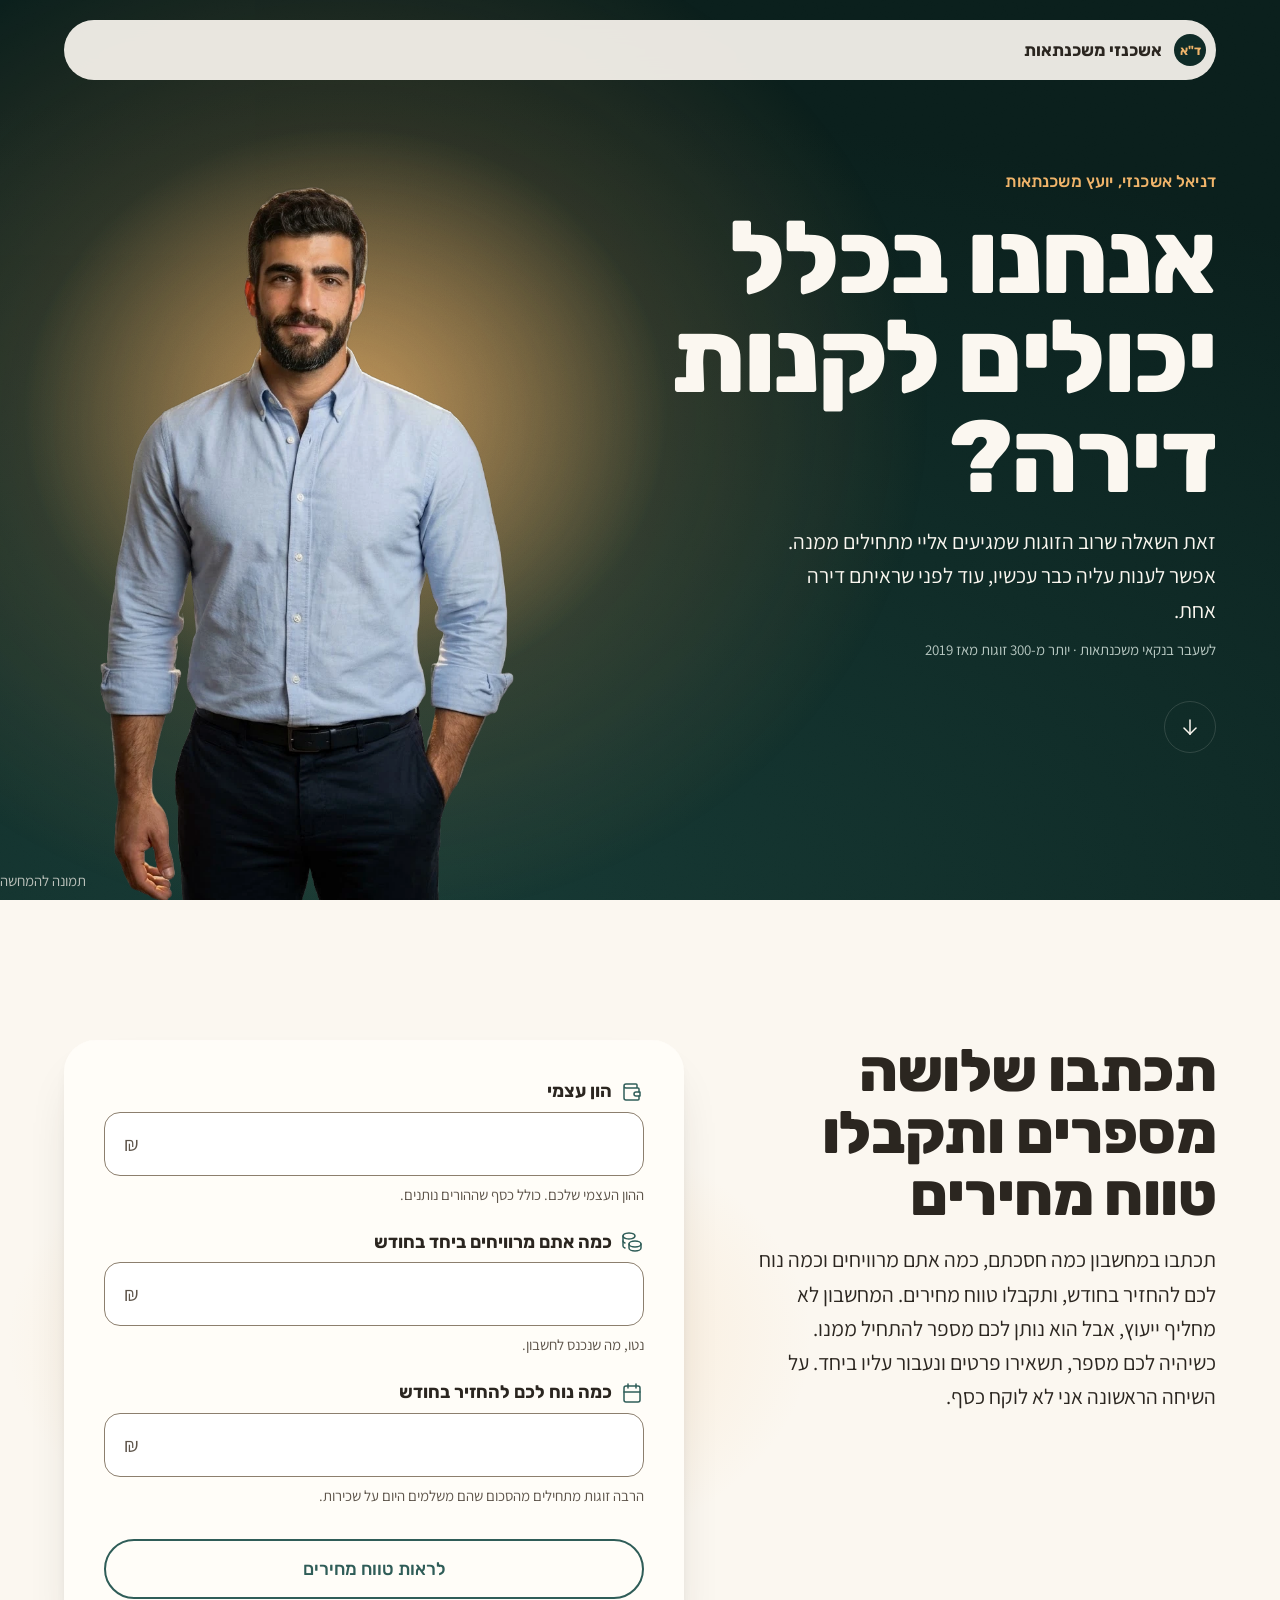
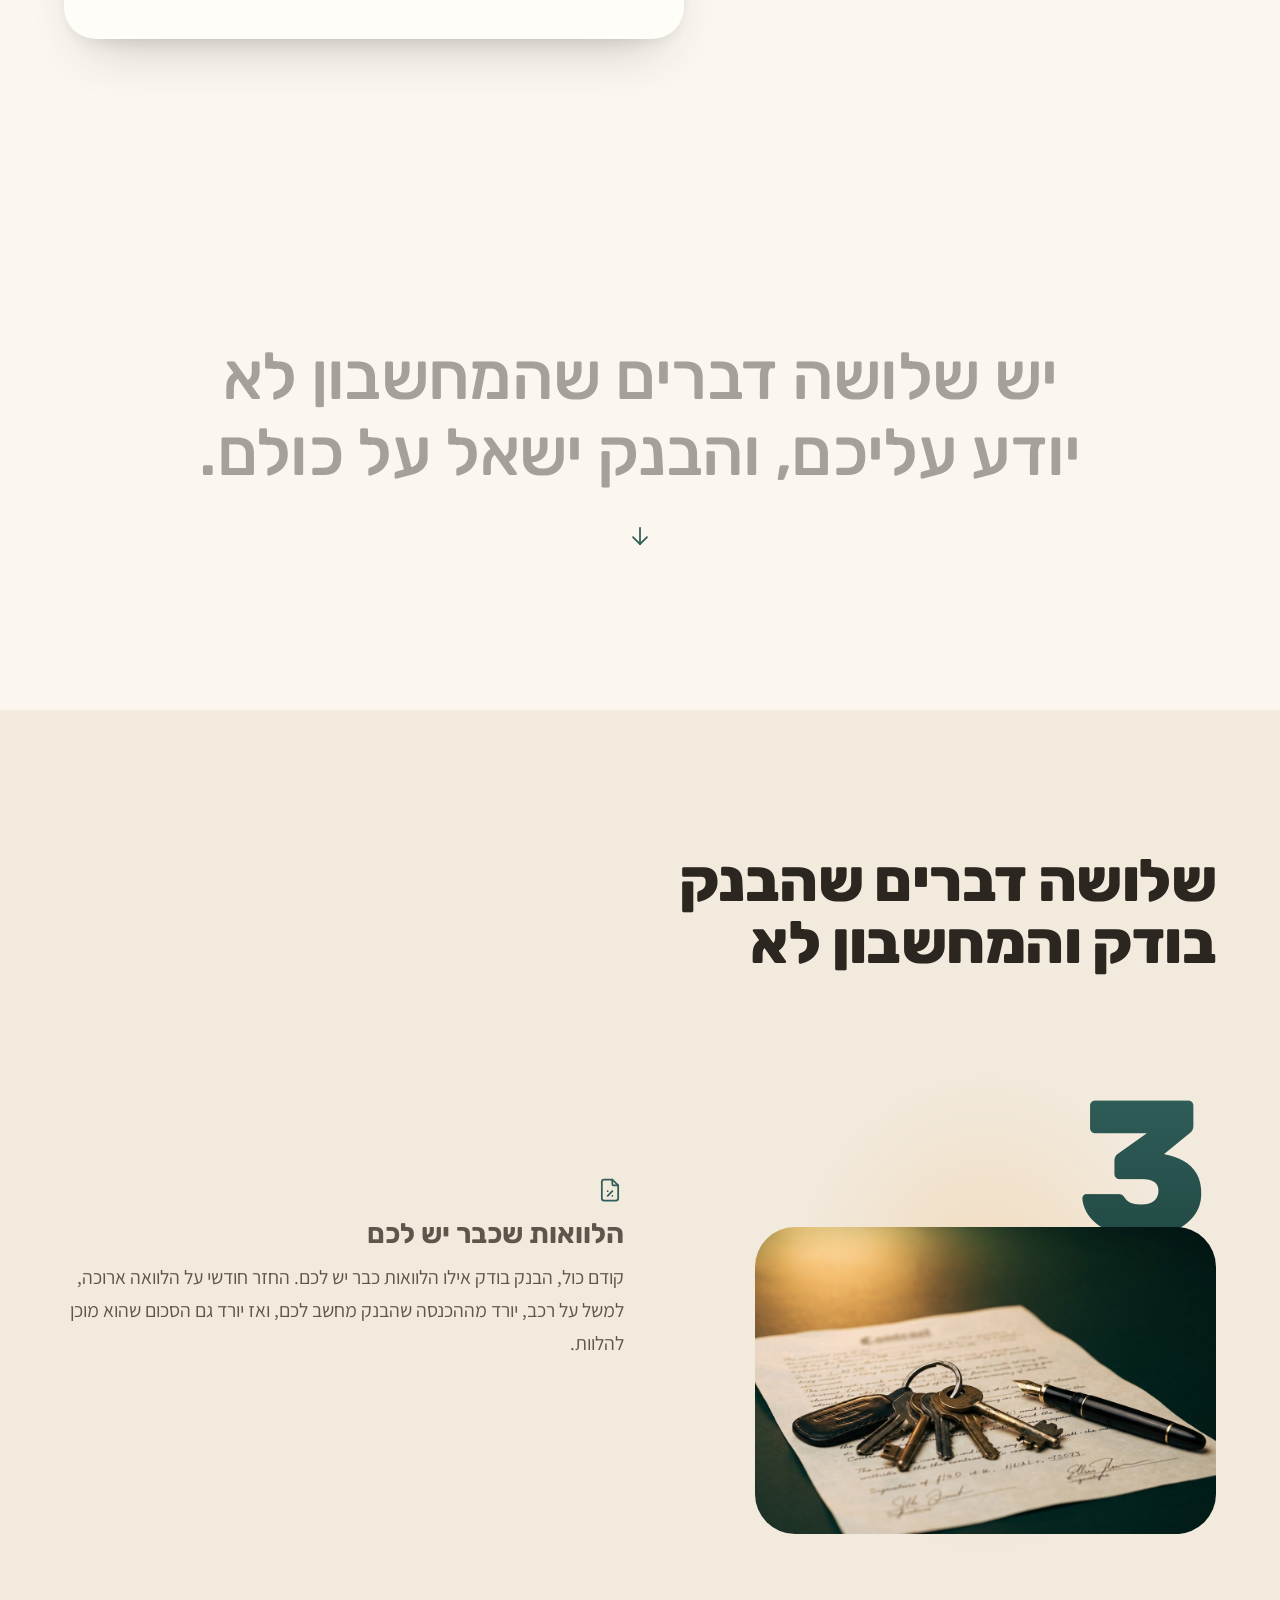
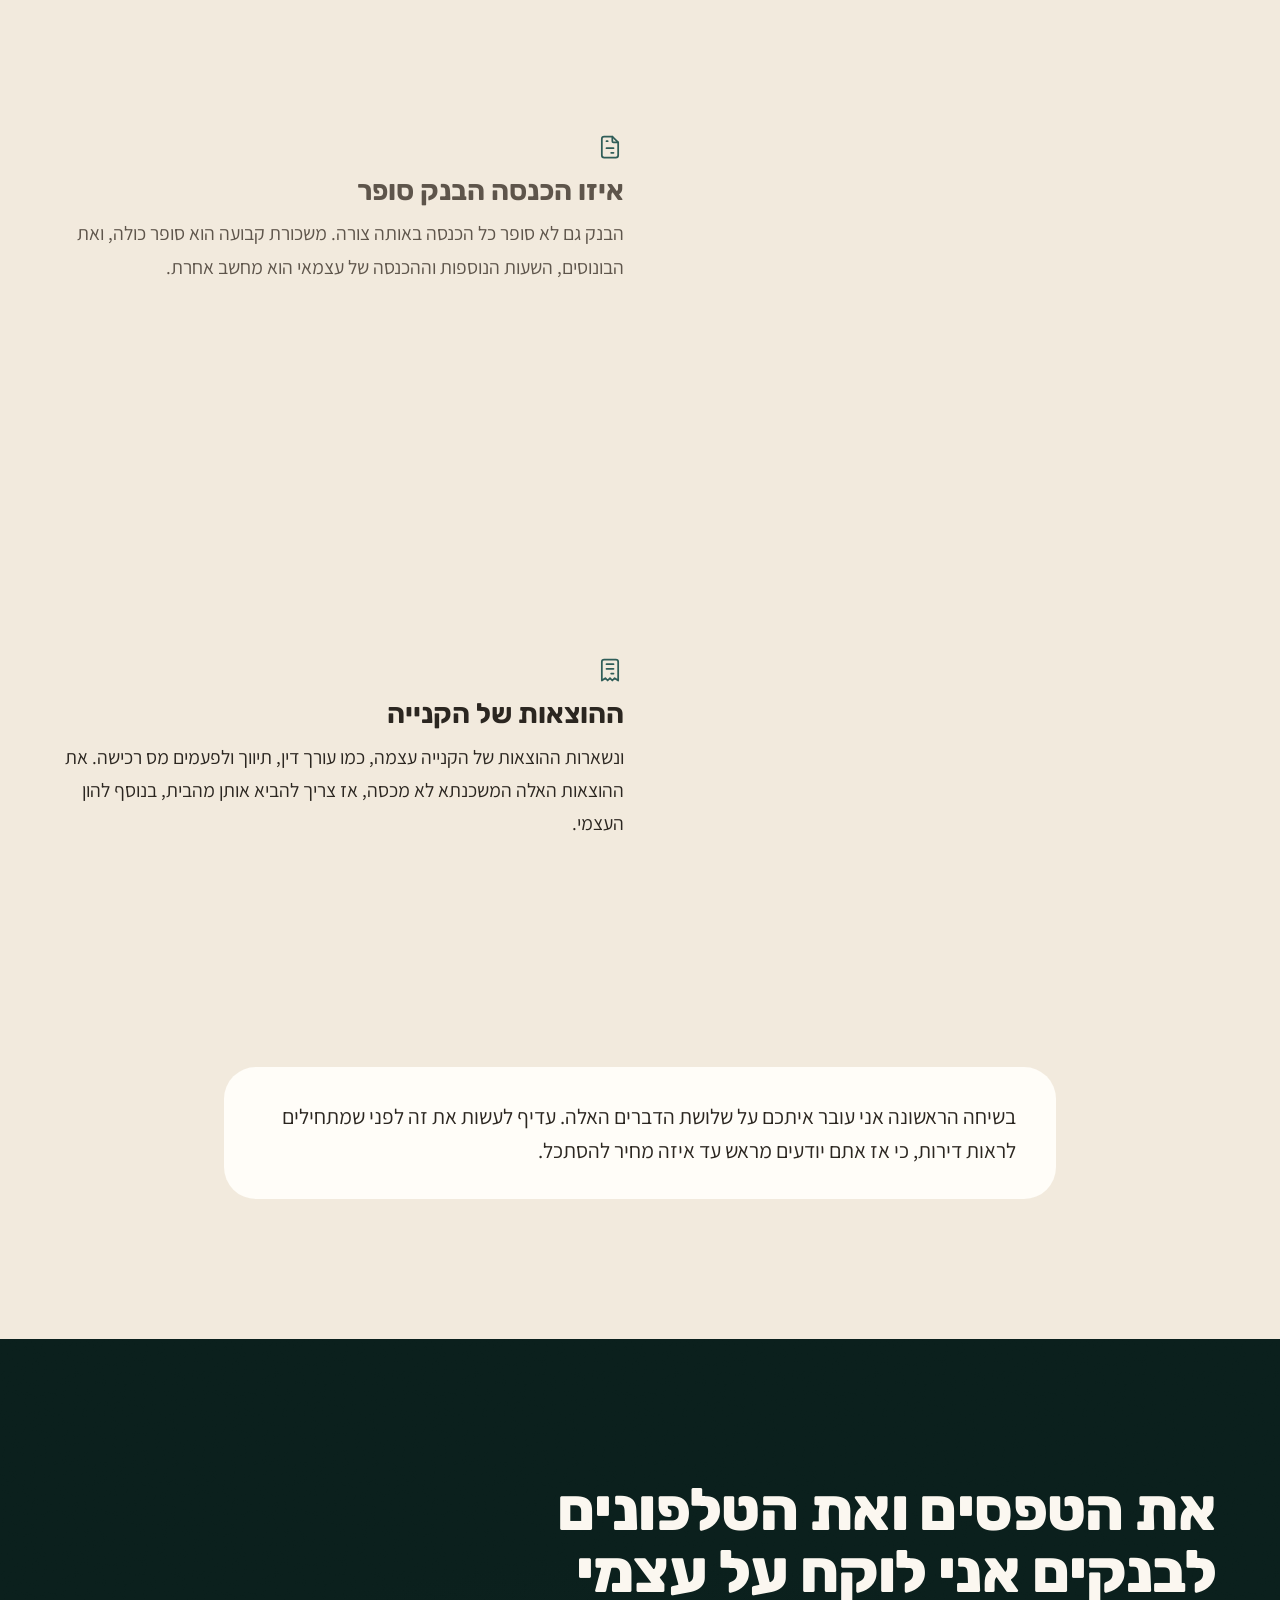
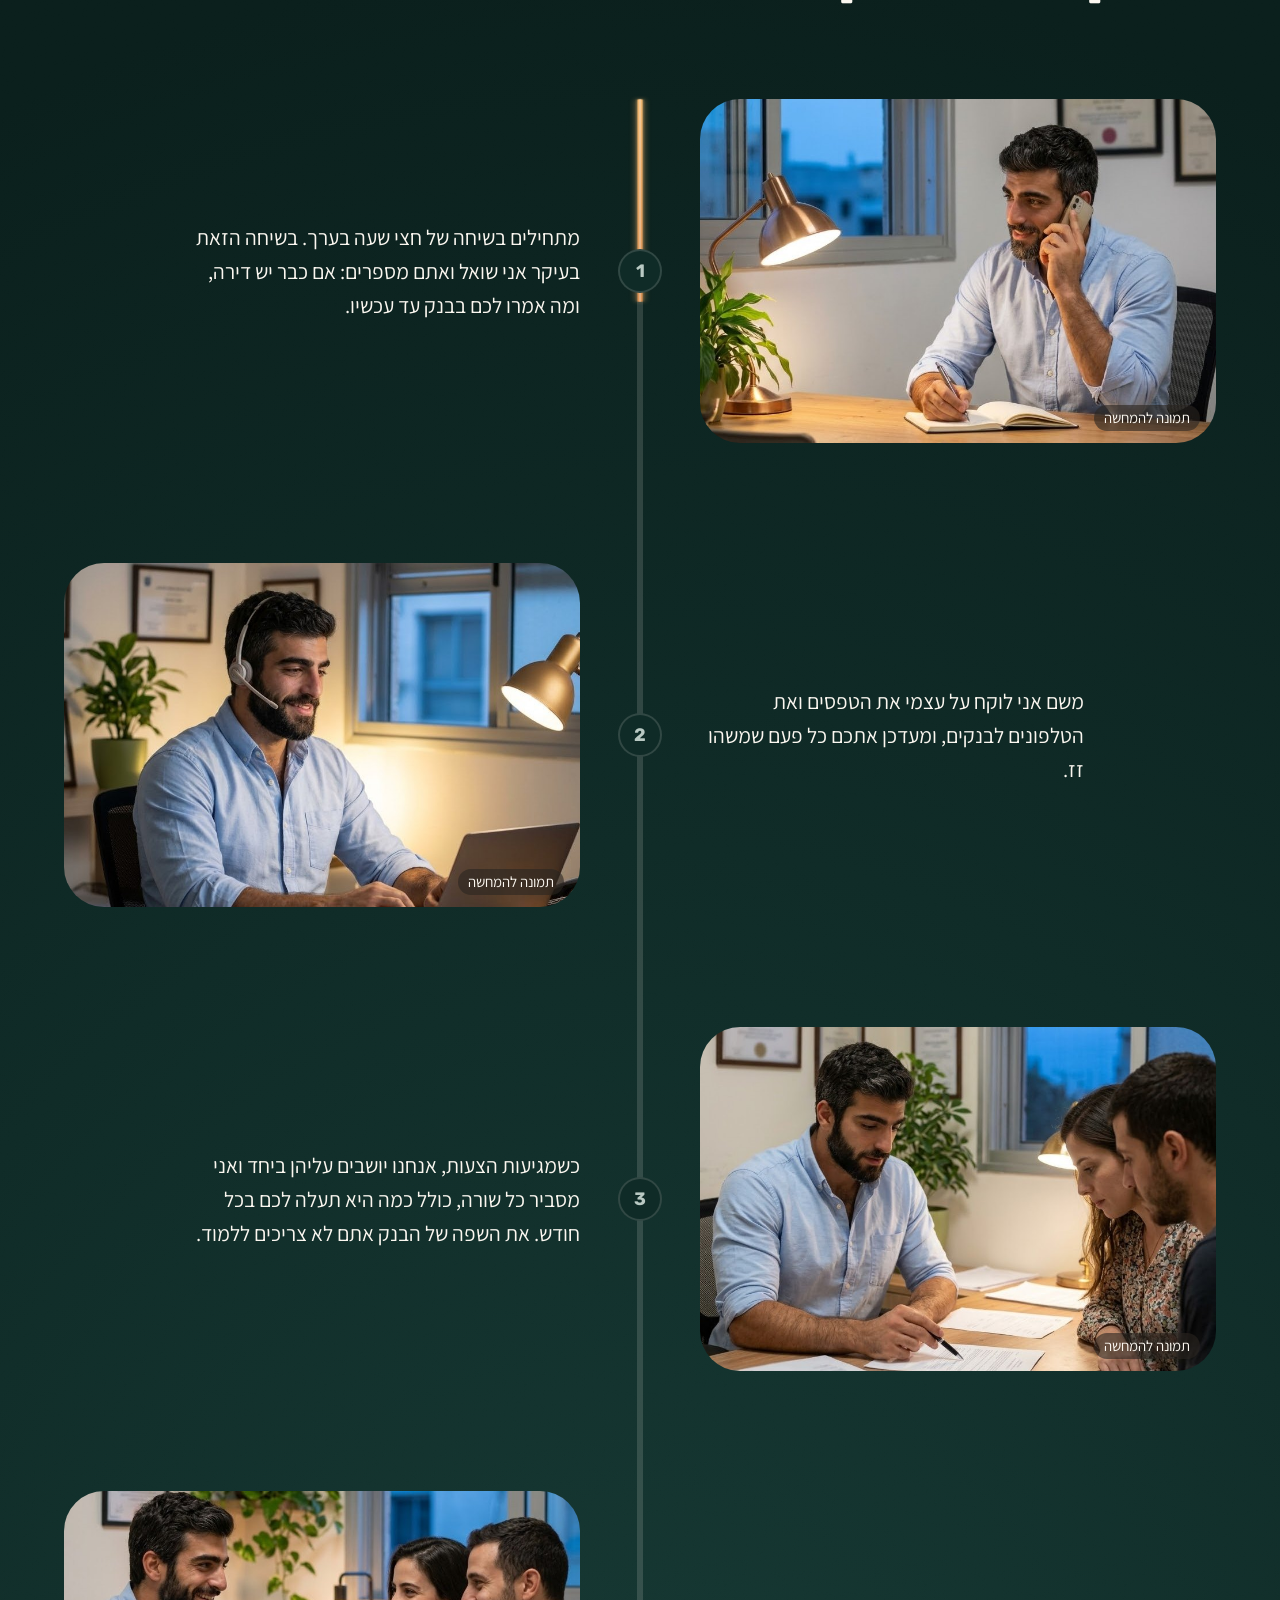
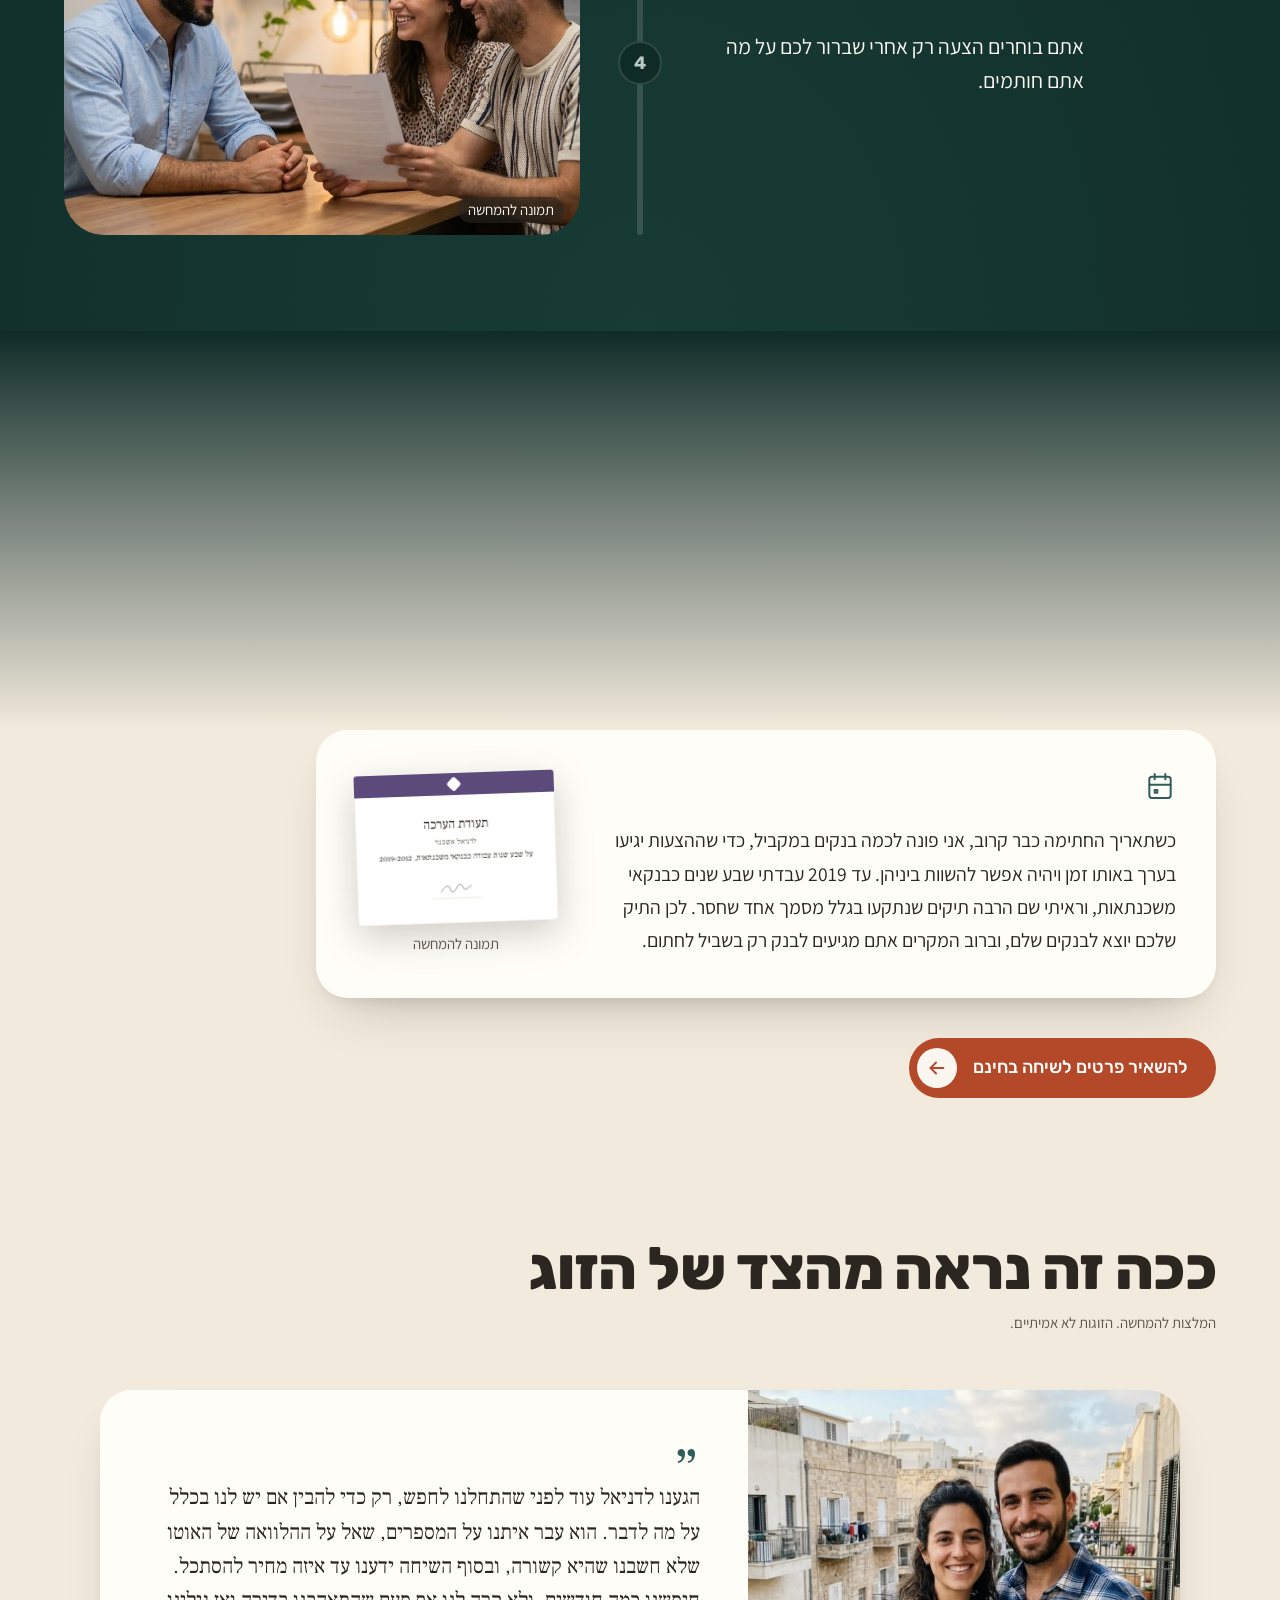
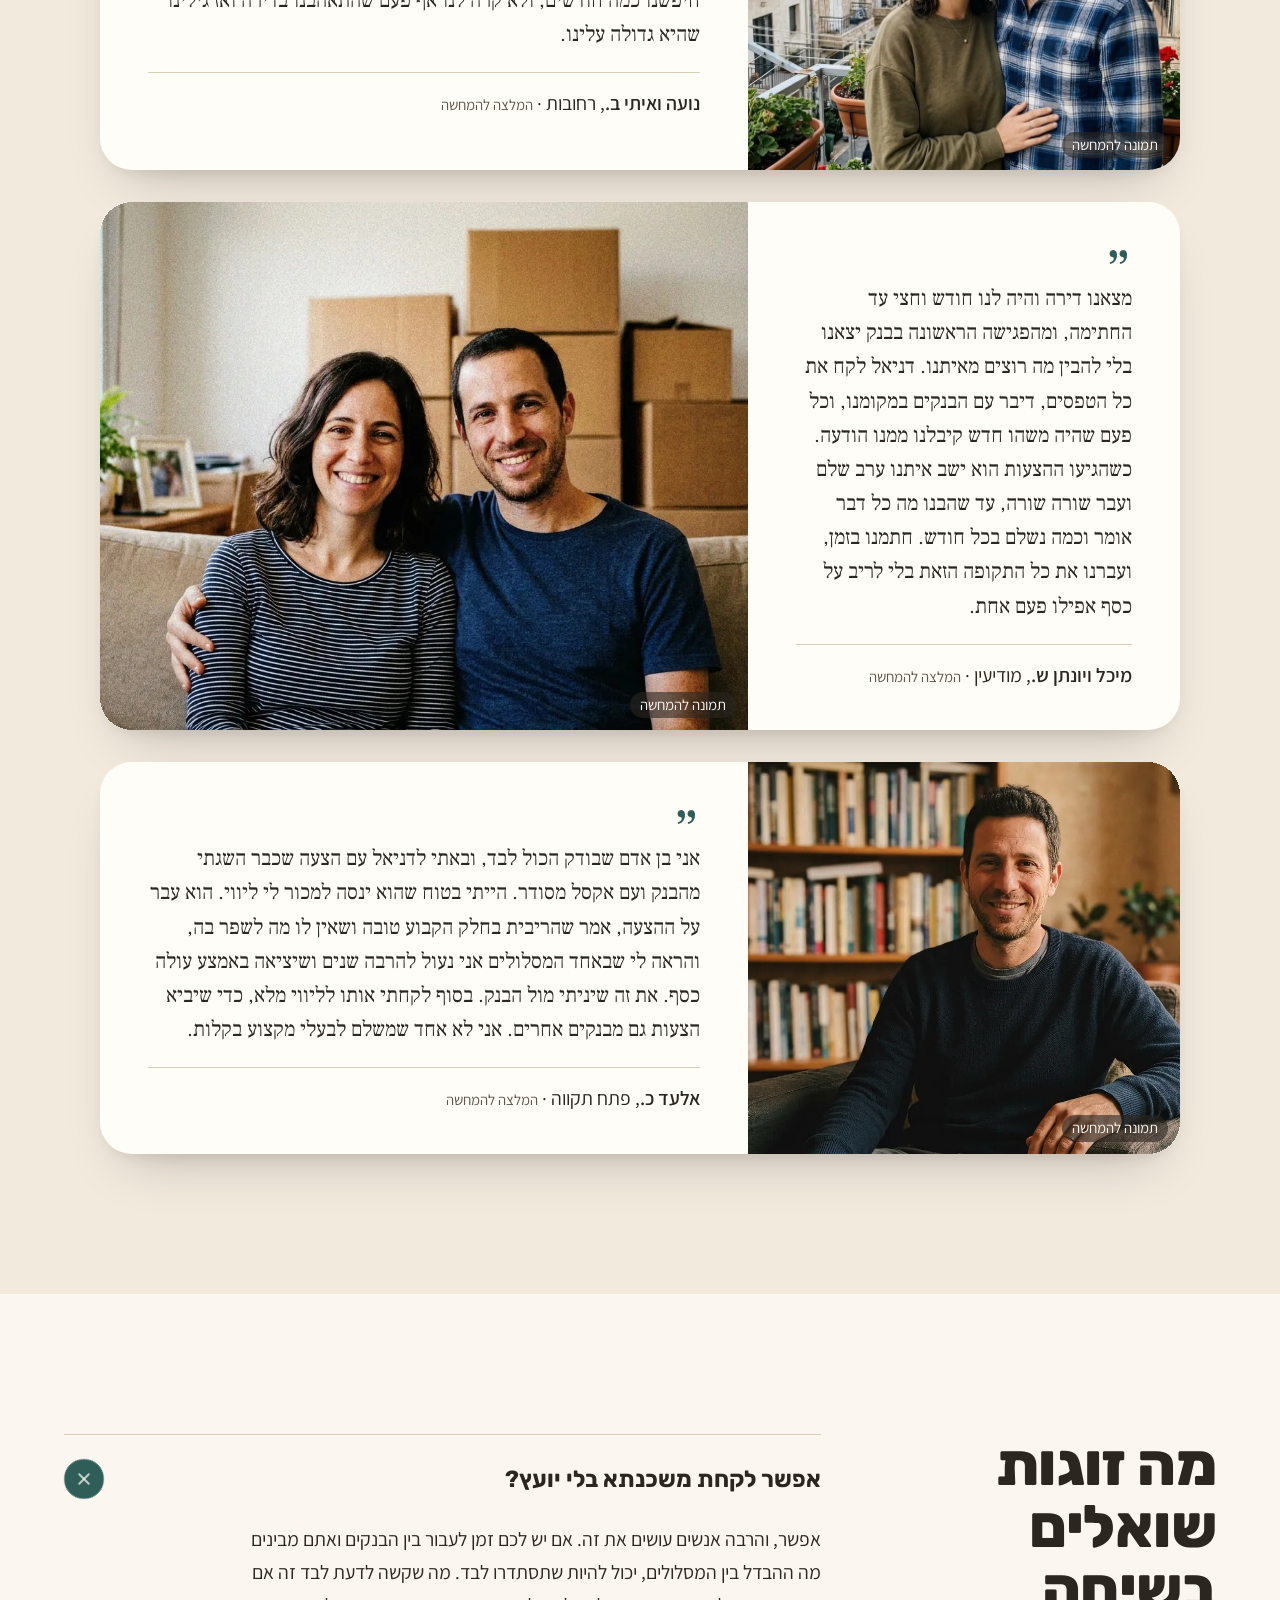
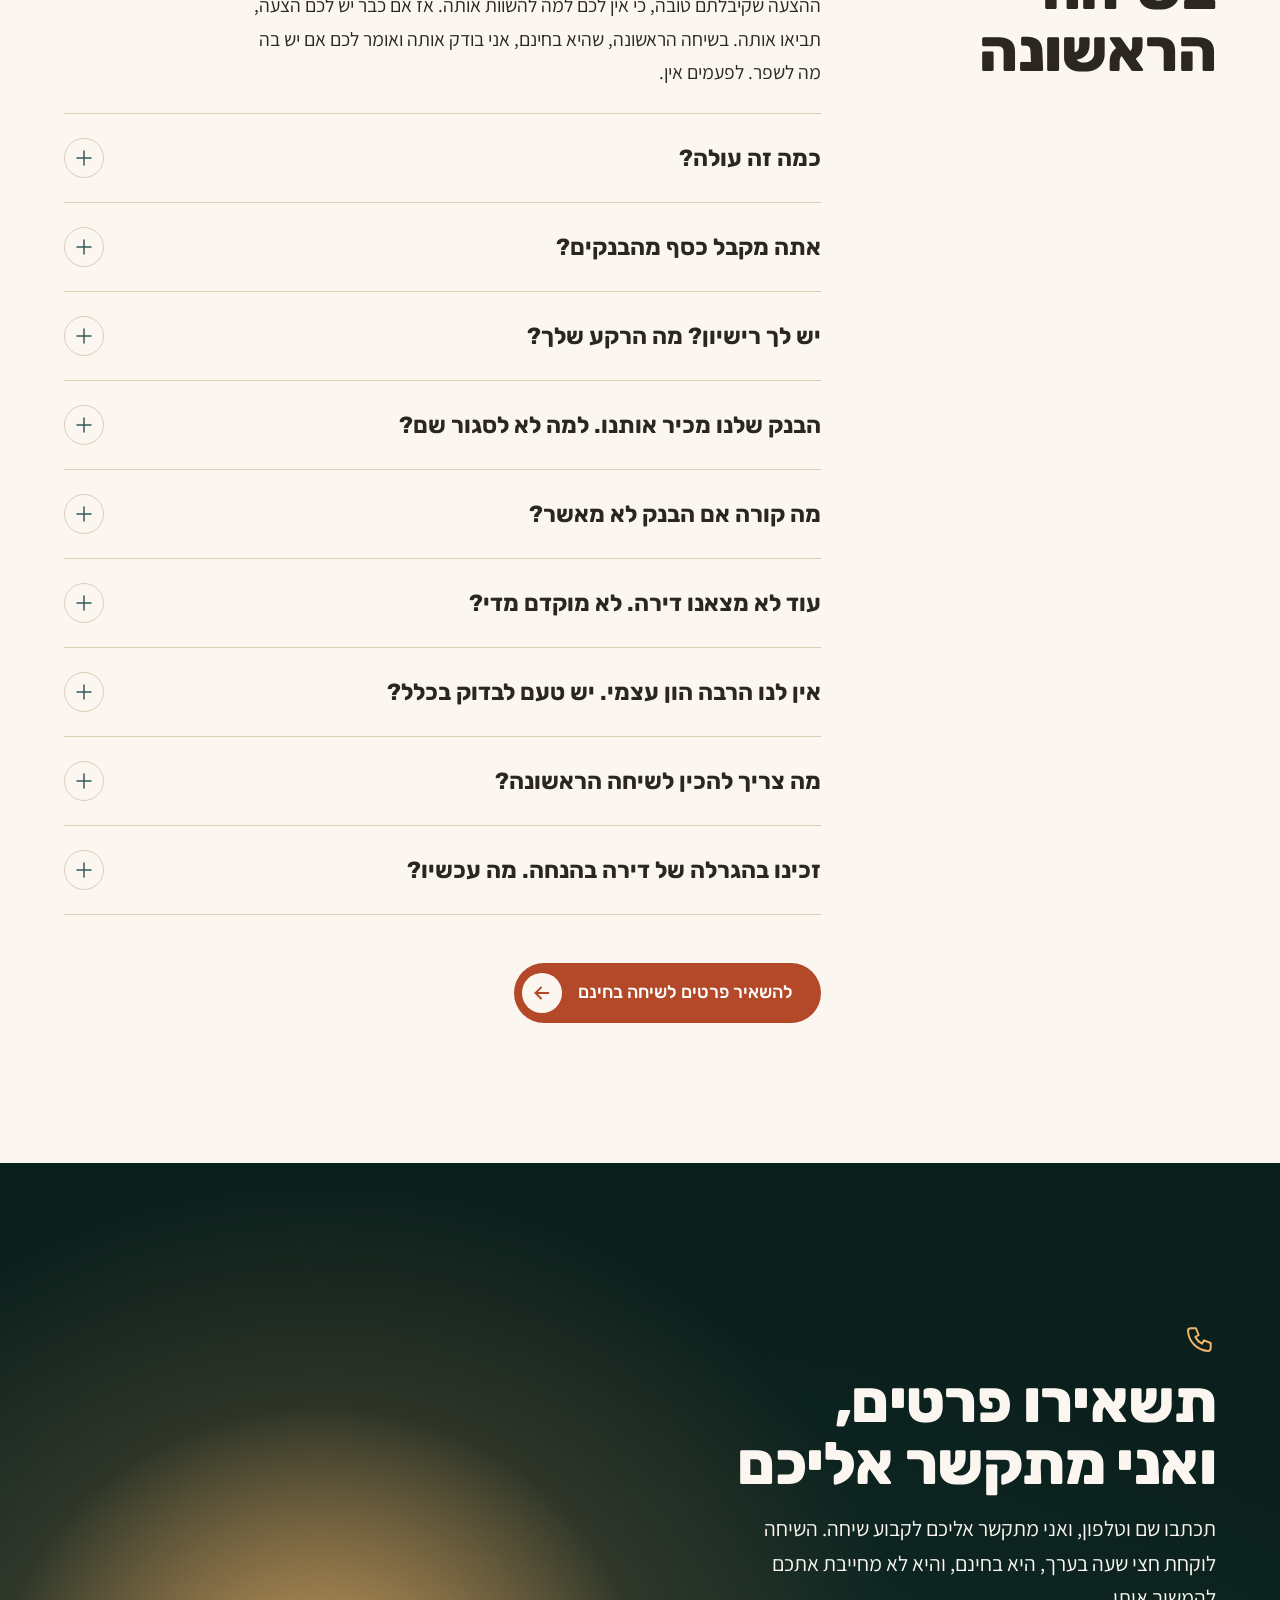
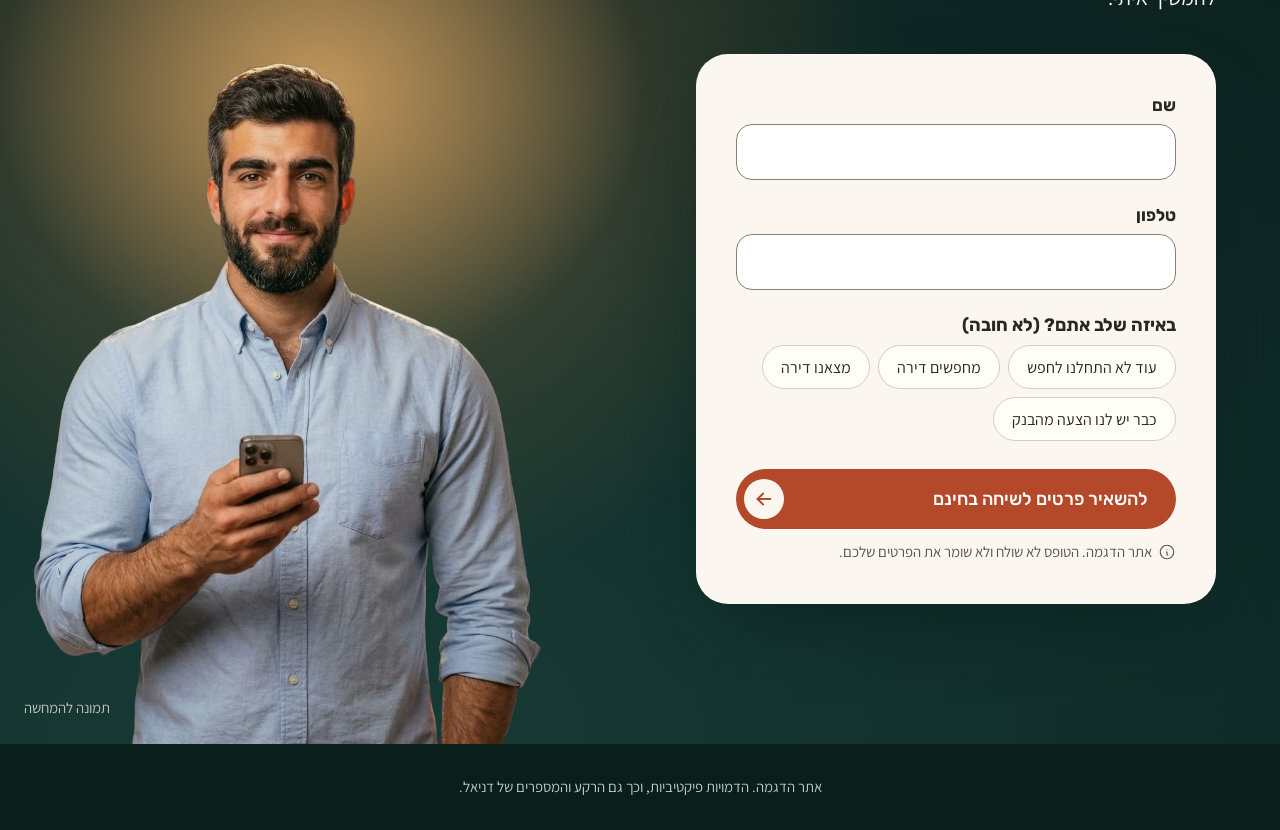
==== commit 1cb96ed1: "Section 3: object photos (stage on desktop, per item on phone), A and B Co-Authored-By: Claude Opus " ====
--- a/a/index.html
+++ b/a/index.html
@@ -156,22 +156,25 @@
         <h2 id="bank-title" class="h2 bank-title">שלושה דברים שהבנק בודק והמחשבון לא</h2>
         <div class="bank-grid">
           <div class="bank-stage" aria-hidden="true">
-            <span class="stage-num is-active">1</span>
-            <span class="stage-num">2</span>
-            <span class="stage-num">3</span>
+            <span class="stage-num is-active"><b class="stage-digit">1</b><span class="stage-frame"><img class="stage-img" src="../assets/img/object-car-key.jpg" alt="" loading="lazy" decoding="async" width="1408" height="768" style="object-position: 62% 50%"></span></span>
+            <span class="stage-num"><b class="stage-digit">2</b><span class="stage-frame"><img class="stage-img" src="../assets/img/object-payslip.jpg" alt="" loading="lazy" decoding="async" width="1408" height="768" style="object-position: 40% 50%"></span></span>
+            <span class="stage-num"><b class="stage-digit">3</b><span class="stage-frame"><img class="stage-img" src="../assets/img/object-house-keys.jpg" alt="" loading="lazy" decoding="async" width="1408" height="768" style="object-position: 50% 50%"></span></span>
           </div>
           <ol class="bank-list">
             <li class="bank-item is-active">
+              <figure class="bank-media" aria-hidden="true"><img class="bank-media-img" src="../assets/img/object-car-key.jpg" alt="" loading="lazy" decoding="async" width="1408" height="768"></figure>
               <div class="bank-top" aria-hidden="true"><span class="bank-num">1</span><svg class="ic"><use href="#i-file-percent"/></svg></div>
               <h3 class="h3">הלוואות שכבר יש לכם</h3>
               <p>קודם כול, הבנק בודק אילו הלוואות כבר יש לכם. החזר חודשי על הלוואה ארוכה, למשל על רכב, יורד מההכנסה שהבנק מחשב לכם, ואז יורד גם הסכום שהוא מוכן להלוות.</p>
             </li>
             <li class="bank-item">
+              <figure class="bank-media" aria-hidden="true"><img class="bank-media-img" src="../assets/img/object-payslip.jpg" alt="" loading="lazy" decoding="async" width="1408" height="768"></figure>
               <div class="bank-top" aria-hidden="true"><span class="bank-num">2</span><svg class="ic"><use href="#i-file-invoice"/></svg></div>
               <h3 class="h3">איזו הכנסה הבנק סופר</h3>
               <p>הבנק גם לא סופר כל הכנסה באותה צורה. משכורת קבועה הוא סופר כולה, ואת הבונוסים, השעות הנוספות וההכנסה של עצמאי הוא מחשב אחרת.</p>
             </li>
             <li class="bank-item">
+              <figure class="bank-media" aria-hidden="true"><img class="bank-media-img" src="../assets/img/object-house-keys.jpg" alt="" loading="lazy" decoding="async" width="1408" height="768"></figure>
               <div class="bank-top" aria-hidden="true"><span class="bank-num">3</span><svg class="ic"><use href="#i-receipt"/></svg></div>
               <h3 class="h3">ההוצאות של הקנייה</h3>
               <p>ונשארות ההוצאות של הקנייה עצמה, כמו עורך דין, תיווך ולפעמים מס רכישה. את ההוצאות האלה המשכנתא לא מכסה, אז צריך להביא אותן מהבית, בנוסף להון העצמי.</p>
--- a/a/styles.css
+++ b/a/styles.css
@@ -159,6 +159,7 @@
 .btn-cta:hover { background: var(--cta-hover); }
 .btn-cta:hover .btn-cta-dot { transform: translateX(-4px); }
 .btn-cta:active { transform: scale(.98); }
+@media (max-width: 420px) { .btn-cta { font-size: 17px; gap: 10px; padding-inline: 20px 8px; } }
 @media (min-width: 900px) {
   .btn-cta { min-height: 60px; width: auto; }
   .btn-cta.btn-block { width: 100%; }
@@ -426,6 +427,38 @@
   .has-stage .bank-top { justify-content: flex-start; }
   .has-stage .bank-top .ic { margin-bottom: 0; }
   .has-stage .bank-item .h3 { font-size: 28px; }
+}
+
+/* ----- החפצים (A7, נוסף לבקשת דוד ב-16.11.2026) -----
+   בטלפון ובמחשב בלי הבמה: תמונה מעל כל פריט, במקום האייקון.
+   במחשב עם הבמה: התמונה בבמה, והמספר הענק מעליה ונכנס מאחוריה כדי לא לכסות את החפץ.
+   החפצים הם לא אנשים, ולכן בלי "תמונה להמחשה" (rules.md). */
+.bank-media {
+  margin: 0 0 20px; aspect-ratio: 1408 / 768; border-radius: var(--r-media);
+  overflow: hidden; background: var(--night);
+}
+.bank-media img { display: block; width: 100%; height: 100%; object-fit: cover; }
+.bank-top .ic { display: none; }
+@media (min-width: 900px) {
+  .bank-media { max-width: 560px; }
+  .has-stage .bank-media { display: none; }
+  .has-stage .bank-top .ic { display: block; }
+  .has-stage .stage-num {
+    display: flex; flex-direction: column; align-items: flex-start; justify-content: center;
+    font-size: 1rem; background: none; -webkit-background-clip: border-box; background-clip: border-box; color: inherit;
+  }
+  .stage-digit {
+    position: relative; z-index: 0; margin-inline-start: 8px; margin-bottom: -0.1em;
+    font-family: var(--f-head); font-weight: 800; font-size: clamp(170px, 15vw, 240px); line-height: .8;
+    background: linear-gradient(to bottom, var(--green), var(--green-deep));
+    -webkit-background-clip: text; background-clip: text; color: transparent;
+  }
+  .stage-frame {
+    position: relative; z-index: 1; display: block; width: 100%; aspect-ratio: 3 / 2;
+    border-radius: var(--r-media); overflow: hidden; background: var(--night);
+  }
+  .stage-img { display: block; width: 100%; height: 100%; object-fit: cover; }
+  .has-stage .bank-stage::before { inset: -18%; }
 }
 
 /* =============================================================================
